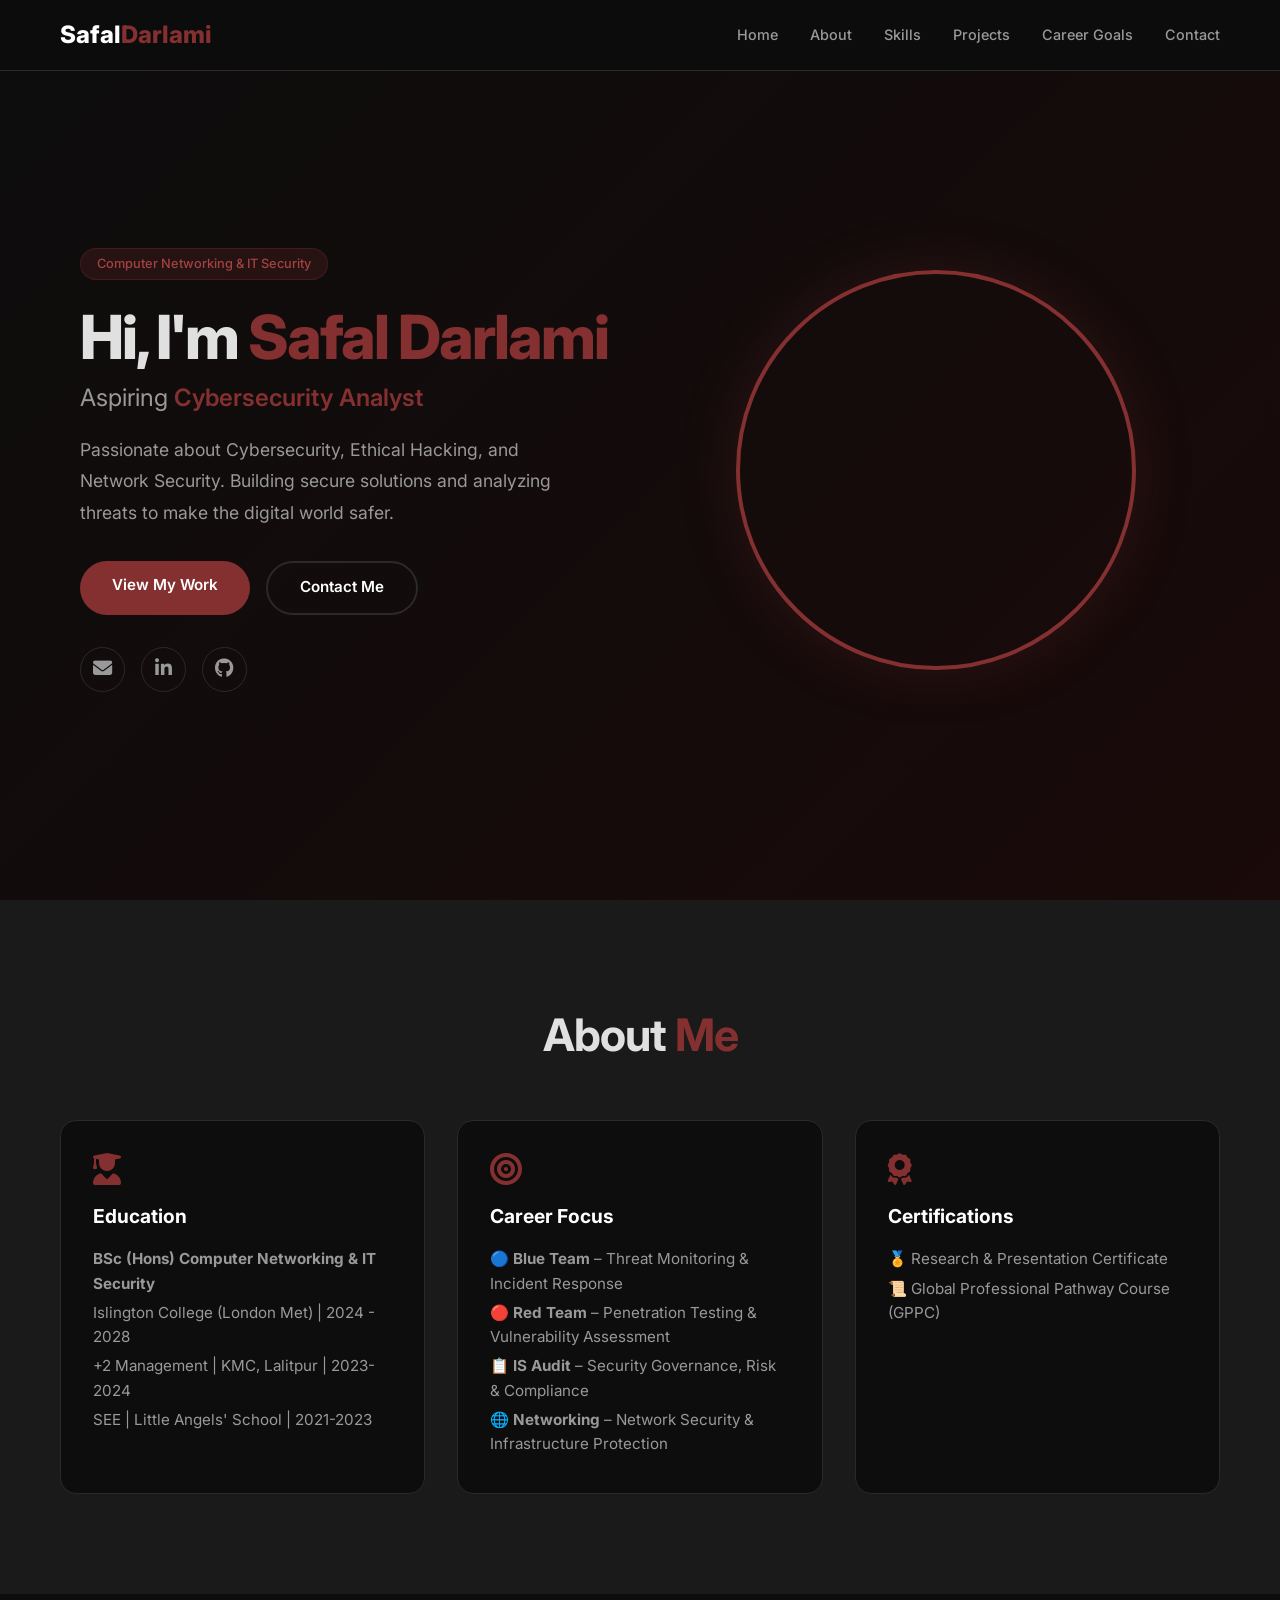
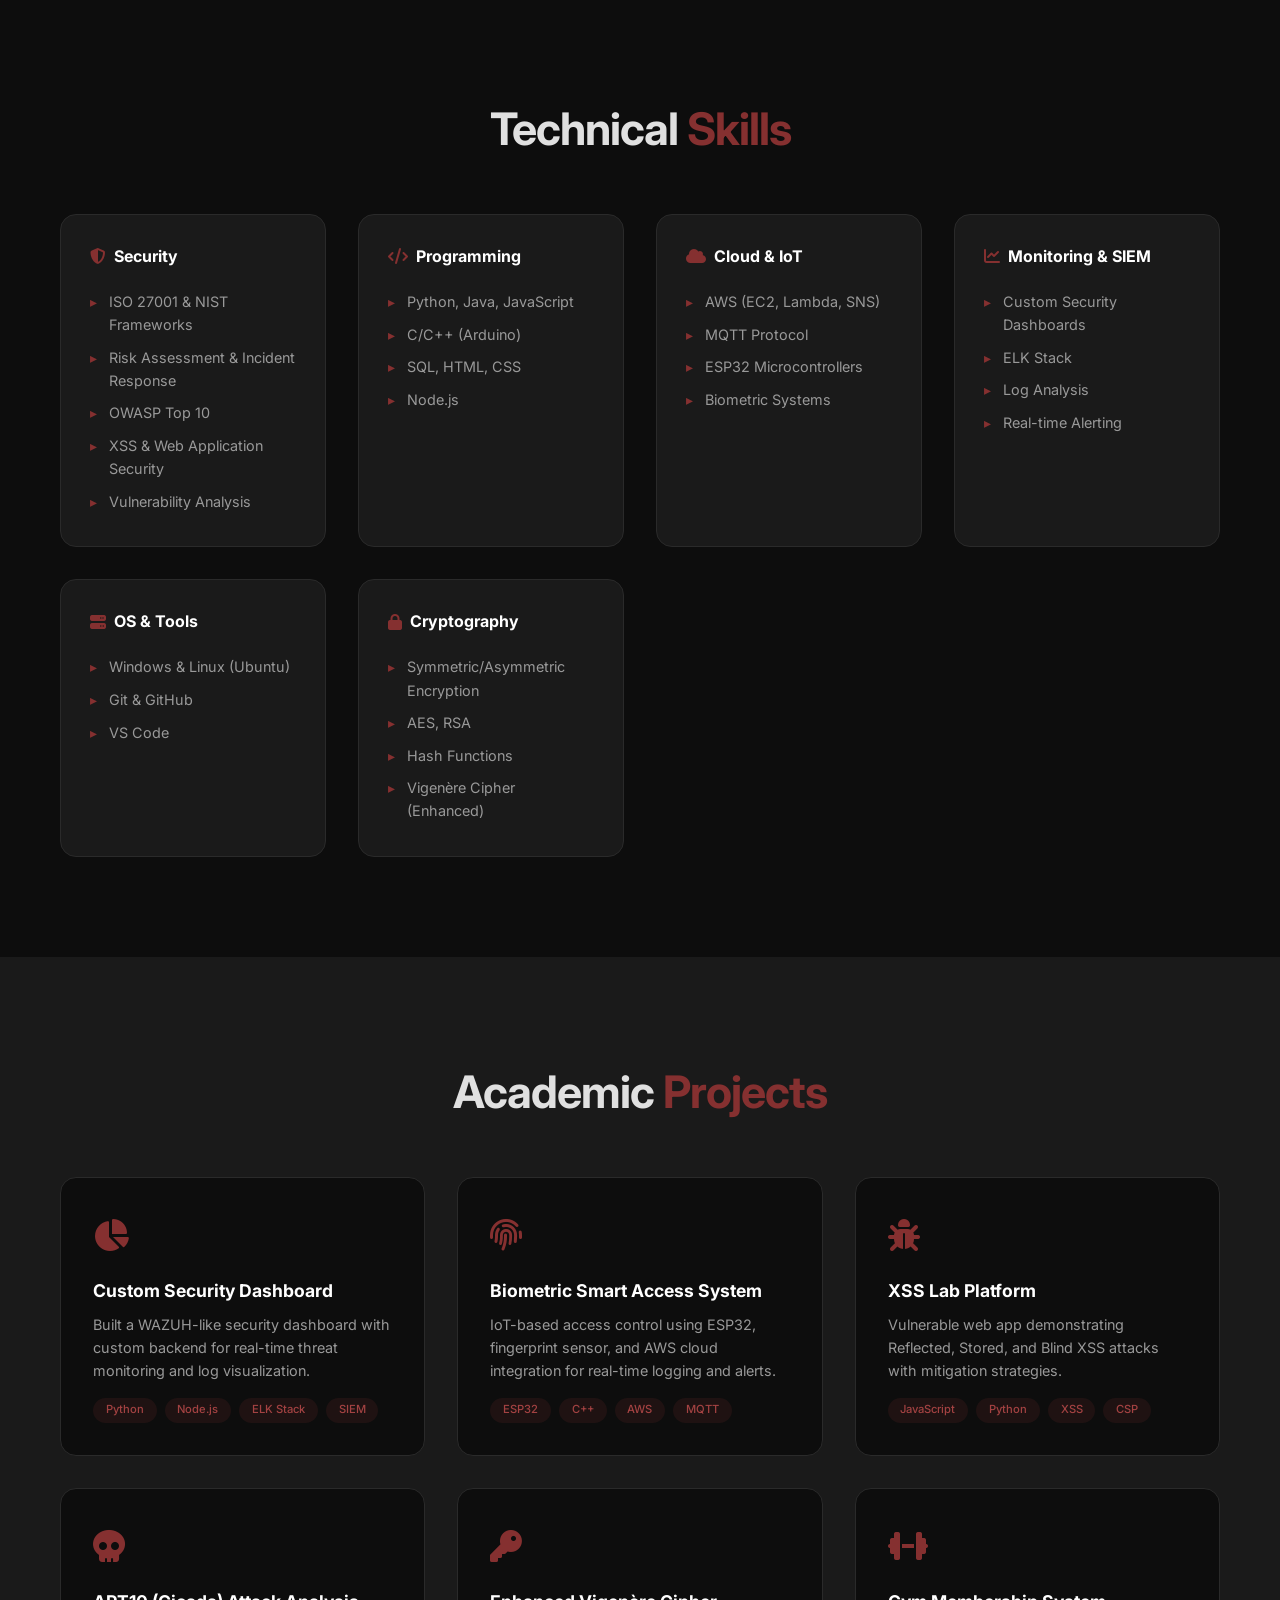
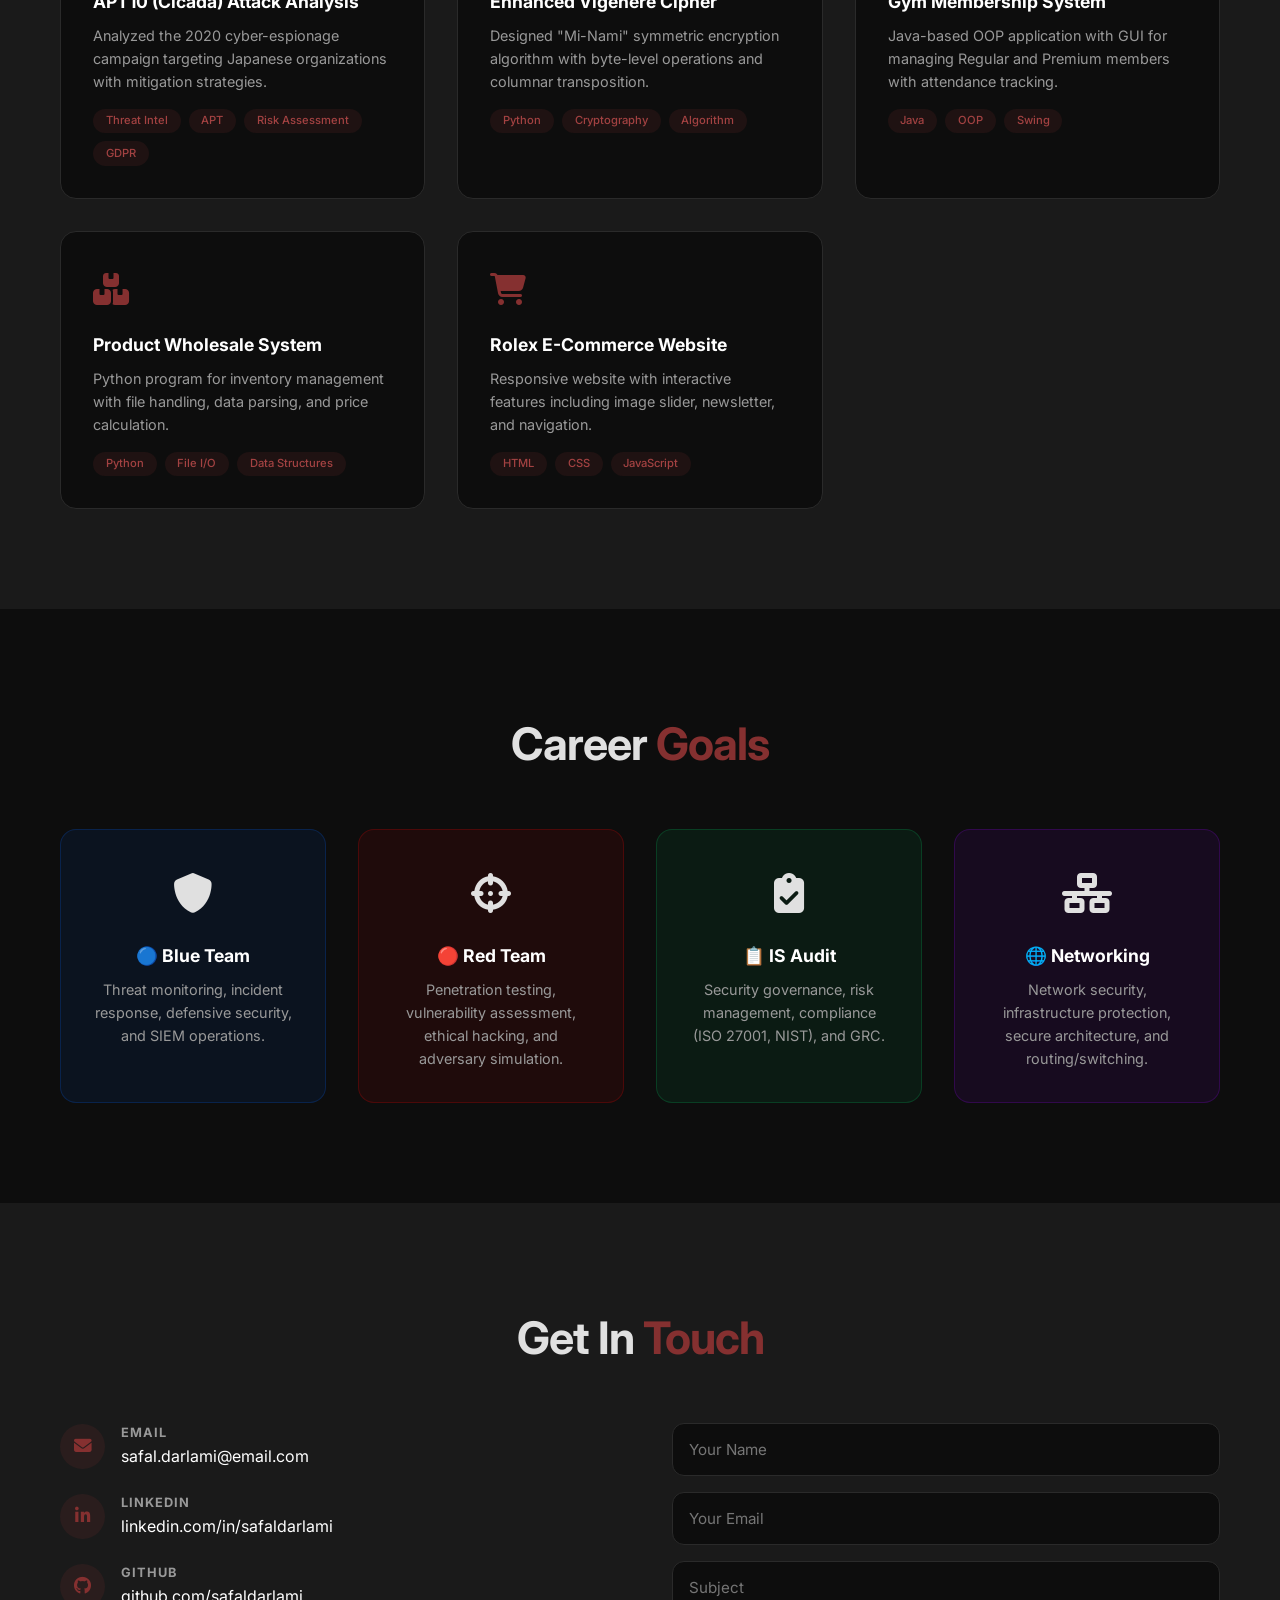
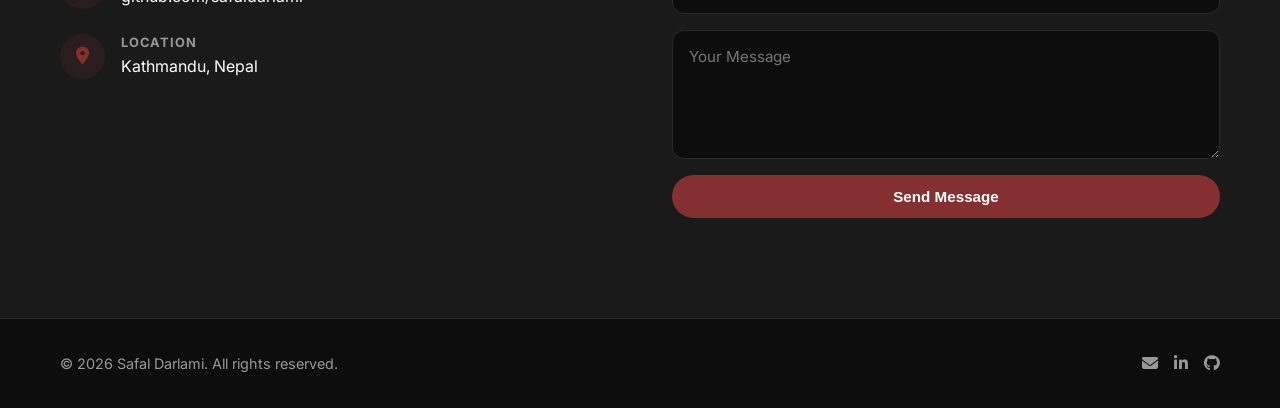
==== index.html @ 393e9849 "Add files via upload" ====
<!DOCTYPE html>
<html lang="en">
<head>
    <meta charset="UTF-8" />
    <meta name="viewport" content="width=device-width, initial-scale=1.0" />
    <title>Safal Darlami | Portfolio</title>
    <link rel="stylesheet" href="style.css" />
    <link rel="stylesheet" href="https://cdnjs.cloudflare.com/ajax/libs/font-awesome/6.5.0/css/all.min.css" />
    <link href="https://fonts.googleapis.com/css2?family=Inter:wght@300;400;500;600;700;800&display=swap" rel="stylesheet" />
</head>
<body>
    <!-- Navigation -->
    <nav class="navbar">
        <div class="nav-container">
            <a href="#" class="logo">Safal<span>Darlami</span></a>
            <ul class="nav-menu">
                <li><a href="#home">Home</a></li>
                <li><a href="#about">About</a></li>
                <li><a href="#skills">Skills</a></li>
                <li><a href="#projects">Projects</a></li>
                <li><a href="#career">Career Goals</a></li>
                <li><a href="#contact">Contact</a></li>
            </ul>
            <div class="hamburger">
                <span></span>
                <span></span>
                <span></span>
            </div>
        </div>
    </nav>

    <!-- Hero Section -->
    <section id="home" class="hero">
        <div class="hero-container">
            <div class="hero-content">
                <span class="hero-badge">Computer Networking & IT Security</span>
                <h1>Hi, I'm <span class="highlight">Safal Darlami</span></h1>
                <p class="hero-subtitle">Aspiring <span class="typed-text"></span></p>
                <p class="hero-description">
                    Passionate about Cybersecurity, Ethical Hacking, and Network Security.
                    Building secure solutions and analyzing threats to make the digital world safer.
                </p>
                <div class="hero-buttons">
                    <a href="#projects" class="btn btn-primary">View My Work</a>
                    <a href="#contact" class="btn btn-secondary">Contact Me</a>
                </div>
                <div class="hero-social">
                    <a href="mailto:safal.darlami@email.com" aria-label="Email"><i class="fas fa-envelope"></i></a>
                    <a href="#" aria-label="LinkedIn"><i class="fab fa-linkedin-in"></i></a>
                    <a href="#" aria-label="GitHub"><i class="fab fa-github"></i></a>
                </div>
            </div>
            <div class="hero-image">
                <div class="hero-avatar">
                    <img src="https://ui-avatars.com/api/?name=Safal+Darlami&size=400&background=853030&color=fff&bold=true" alt="Safal Darlami" />
                </div>
            </div>
        </div>
    </section>

    <!-- About Section -->
    <section id="about" class="about">
        <div class="container">
            <h2 class="section-title">About <span>Me</span></h2>
            <div class="about-grid">
                <div class="about-card">
                    <i class="fas fa-user-graduate"></i>
                    <h3>Education</h3>
                    <p><strong>BSc (Hons) Computer Networking & IT Security</strong></p>
                    <p>Islington College (London Met) | 2024 - 2028</p>
                    <p>+2 Management | KMC, Lalitpur | 2023-2024</p>
                    <p>SEE | Little Angels' School | 2021-2023</p>
                </div>
                <div class="about-card">
                    <i class="fas fa-bullseye"></i>
                    <h3>Career Focus</h3>
                    <p>🔵 <strong>Blue Team</strong> – Threat Monitoring & Incident Response</p>
                    <p>🔴 <strong>Red Team</strong> – Penetration Testing & Vulnerability Assessment</p>
                    <p>📋 <strong>IS Audit</strong> – Security Governance, Risk & Compliance</p>
                    <p>🌐 <strong>Networking</strong> – Network Security & Infrastructure Protection</p>
                </div>
                <div class="about-card">
                    <i class="fas fa-award"></i>
                    <h3>Certifications</h3>
                    <p>🏅 Research & Presentation Certificate</p>
                    <p>📜 Global Professional Pathway Course (GPPC)</p>
                </div>
            </div>
        </div>
    </section>

    <!-- Skills Section -->
    <section id="skills" class="skills">
        <div class="container">
            <h2 class="section-title">Technical <span>Skills</span></h2>
            <div class="skills-grid">
                <div class="skill-category">
                    <h3><i class="fas fa-shield-halved"></i> Security</h3>
                    <ul>
                        <li>ISO 27001 & NIST Frameworks</li>
                        <li>Risk Assessment & Incident Response</li>
                        <li>OWASP Top 10</li>
                        <li>XSS & Web Application Security</li>
                        <li>Vulnerability Analysis</li>
                    </ul>
                </div>
                <div class="skill-category">
                    <h3><i class="fas fa-code"></i> Programming</h3>
                    <ul>
                        <li>Python, Java, JavaScript</li>
                        <li>C/C++ (Arduino)</li>
                        <li>SQL, HTML, CSS</li>
                        <li>Node.js</li>
                    </ul>
                </div>
                <div class="skill-category">
                    <h3><i class="fas fa-cloud"></i> Cloud & IoT</h3>
                    <ul>
                        <li>AWS (EC2, Lambda, SNS)</li>
                        <li>MQTT Protocol</li>
                        <li>ESP32 Microcontrollers</li>
                        <li>Biometric Systems</li>
                    </ul>
                </div>
                <div class="skill-category">
                    <h3><i class="fas fa-chart-line"></i> Monitoring & SIEM</h3>
                    <ul>
                        <li>Custom Security Dashboards</li>
                        <li>ELK Stack</li>
                        <li>Log Analysis</li>
                        <li>Real-time Alerting</li>
                    </ul>
                </div>
                <div class="skill-category">
                    <h3><i class="fas fa-server"></i> OS & Tools</h3>
                    <ul>
                        <li>Windows & Linux (Ubuntu)</li>
                        <li>Git & GitHub</li>
                        <li>VS Code</li>
                    </ul>
                </div>
                <div class="skill-category">
                    <h3><i class="fas fa-lock"></i> Cryptography</h3>
                    <ul>
                        <li>Symmetric/Asymmetric Encryption</li>
                        <li>AES, RSA</li>
                        <li>Hash Functions</li>
                        <li>Vigenère Cipher (Enhanced)</li>
                    </ul>
                </div>
            </div>
        </div>
    </section>

    <!-- Projects Section -->
    <section id="projects" class="projects">
        <div class="container">
            <h2 class="section-title">Academic <span>Projects</span></h2>
            <div class="projects-grid">
                <div class="project-card">
                    <div class="project-icon"><i class="fas fa-chart-pie"></i></div>
                    <h3>Custom Security Dashboard</h3>
                    <p>Built a WAZUH-like security dashboard with custom backend for real-time threat monitoring and log visualization.</p>
                    <div class="project-tags">
                        <span>Python</span>
                        <span>Node.js</span>
                        <span>ELK Stack</span>
                        <span>SIEM</span>
                    </div>
                </div>
                <div class="project-card">
                    <div class="project-icon"><i class="fas fa-fingerprint"></i></div>
                    <h3>Biometric Smart Access System</h3>
                    <p>IoT-based access control using ESP32, fingerprint sensor, and AWS cloud integration for real-time logging and alerts.</p>
                    <div class="project-tags">
                        <span>ESP32</span>
                        <span>C++</span>
                        <span>AWS</span>
                        <span>MQTT</span>
                    </div>
                </div>
                <div class="project-card">
                    <div class="project-icon"><i class="fas fa-bug"></i></div>
                    <h3>XSS Lab Platform</h3>
                    <p>Vulnerable web app demonstrating Reflected, Stored, and Blind XSS attacks with mitigation strategies.</p>
                    <div class="project-tags">
                        <span>JavaScript</span>
                        <span>Python</span>
                        <span>XSS</span>
                        <span>CSP</span>
                    </div>
                </div>
                <div class="project-card">
                    <div class="project-icon"><i class="fas fa-skull"></i></div>
                    <h3>APT10 (Cicada) Attack Analysis</h3>
                    <p>Analyzed the 2020 cyber-espionage campaign targeting Japanese organizations with mitigation strategies.</p>
                    <div class="project-tags">
                        <span>Threat Intel</span>
                        <span>APT</span>
                        <span>Risk Assessment</span>
                        <span>GDPR</span>
                    </div>
                </div>
                <div class="project-card">
                    <div class="project-icon"><i class="fas fa-key"></i></div>
                    <h3>Enhanced Vigenère Cipher</h3>
                    <p>Designed "Mi-Nami" symmetric encryption algorithm with byte-level operations and columnar transposition.</p>
                    <div class="project-tags">
                        <span>Python</span>
                        <span>Cryptography</span>
                        <span>Algorithm</span>
                    </div>
                </div>
                <div class="project-card">
                    <div class="project-icon"><i class="fas fa-dumbbell"></i></div>
                    <h3>Gym Membership System</h3>
                    <p>Java-based OOP application with GUI for managing Regular and Premium members with attendance tracking.</p>
                    <div class="project-tags">
                        <span>Java</span>
                        <span>OOP</span>
                        <span>Swing</span>
                    </div>
                </div>
                <div class="project-card">
                    <div class="project-icon"><i class="fas fa-boxes"></i></div>
                    <h3>Product Wholesale System</h3>
                    <p>Python program for inventory management with file handling, data parsing, and price calculation.</p>
                    <div class="project-tags">
                        <span>Python</span>
                        <span>File I/O</span>
                        <span>Data Structures</span>
                    </div>
                </div>
                <div class="project-card">
                    <div class="project-icon"><i class="fas fa-shopping-cart"></i></div>
                    <h3>Rolex E-Commerce Website</h3>
                    <p>Responsive website with interactive features including image slider, newsletter, and navigation.</p>
                    <div class="project-tags">
                        <span>HTML</span>
                        <span>CSS</span>
                        <span>JavaScript</span>
                    </div>
                </div>
            </div>
        </div>
    </section>

    <!-- Career Goals Section -->
    <section id="career" class="career">
        <div class="container">
            <h2 class="section-title">Career <span>Goals</span></h2>
            <div class="career-grid">
                <div class="career-card blue">
                    <div class="career-icon"><i class="fas fa-shield"></i></div>
                    <h3>🔵 Blue Team</h3>
                    <p>Threat monitoring, incident response, defensive security, and SIEM operations.</p>
                </div>
                <div class="career-card red">
                    <div class="career-icon"><i class="fas fa-crosshairs"></i></div>
                    <h3>🔴 Red Team</h3>
                    <p>Penetration testing, vulnerability assessment, ethical hacking, and adversary simulation.</p>
                </div>
                <div class="career-card green">
                    <div class="career-icon"><i class="fas fa-clipboard-check"></i></div>
                    <h3>📋 IS Audit</h3>
                    <p>Security governance, risk management, compliance (ISO 27001, NIST), and GRC.</p>
                </div>
                <div class="career-card purple">
                    <div class="career-icon"><i class="fas fa-network-wired"></i></div>
                    <h3>🌐 Networking</h3>
                    <p>Network security, infrastructure protection, secure architecture, and routing/switching.</p>
                </div>
            </div>
        </div>
    </section>

    <!-- Contact Section -->
    <section id="contact" class="contact">
        <div class="container">
            <h2 class="section-title">Get In <span>Touch</span></h2>
            <div class="contact-wrapper">
                <div class="contact-info">
                    <div class="contact-item">
                        <i class="fas fa-envelope"></i>
                        <div>
                            <h4>Email</h4>
                            <p><a href="mailto:safal.darlami@email.com">safal.darlami@email.com</a></p>
                        </div>
                    </div>
                    <div class="contact-item">
                        <i class="fab fa-linkedin-in"></i>
                        <div>
                            <h4>LinkedIn</h4>
                            <p><a href="#">linkedin.com/in/safaldarlami</a></p>
                        </div>
                    </div>
                    <div class="contact-item">
                        <i class="fab fa-github"></i>
                        <div>
                            <h4>GitHub</h4>
                            <p><a href="#">github.com/safaldarlami</a></p>
                        </div>
                    </div>
                    <div class="contact-item">
                        <i class="fas fa-map-marker-alt"></i>
                        <div>
                            <h4>Location</h4>
                            <p>Kathmandu, Nepal</p>
                        </div>
                    </div>
                </div>
                <form class="contact-form" id="contactForm">
                    <input type="text" placeholder="Your Name" required />
                    <input type="email" placeholder="Your Email" required />
                    <input type="text" placeholder="Subject" />
                    <textarea rows="5" placeholder="Your Message" required></textarea>
                    <button type="submit" class="btn btn-primary">Send Message</button>
                </form>
            </div>
        </div>
    </section>

    <!-- Footer -->
    <footer class="footer">
        <div class="container">
            <p>&copy; 2026 Safal Darlami. All rights reserved.</p>
            <div class="footer-social">
                <a href="mailto:safal.darlami@email.com"><i class="fas fa-envelope"></i></a>
                <a href="#"><i class="fab fa-linkedin-in"></i></a>
                <a href="#"><i class="fab fa-github"></i></a>
            </div>
        </div>
    </footer>

    <script src="script.js"></script>
</body>
</html>
---- style.css ----
/* Reset & Base */
* {
    margin: 0;
    padding: 0;
    box-sizing: border-box;
}

:root {
    --primary: #853030;
    --primary-dark: #6a2626;
    --primary-light: #a34242;
    --dark: #0d0d0d;
    --dark-card: #1a1a1a;
    --text: #e0e0e0;
    --text-muted: #999;
    --border: #2a2a2a;
    --transition: all 0.3s ease;
}

html {
    scroll-behavior: smooth;
}

body {
    font-family: 'Inter', sans-serif;
    background: var(--dark);
    color: var(--text);
    line-height: 1.6;
}

.container {
    max-width: 1200px;
    margin: 0 auto;
    padding: 0 20px;
}

/* Typography */
.section-title {
    font-size: 2.8rem;
    font-weight: 700;
    text-align: center;
    margin-bottom: 3rem;
    letter-spacing: -1px;
}

.section-title span {
    color: var(--primary);
}

.highlight {
    color: var(--primary);
}

/* Navigation */
.navbar {
    position: fixed;
    top: 0;
    left: 0;
    right: 0;
    background: rgba(13, 13, 13, 0.95);
    backdrop-filter: blur(10px);
    border-bottom: 1px solid var(--border);
    z-index: 1000;
    padding: 1rem 0;
}

.nav-container {
    max-width: 1200px;
    margin: 0 auto;
    padding: 0 20px;
    display: flex;
    justify-content: space-between;
    align-items: center;
}

.logo {
    font-size: 1.5rem;
    font-weight: 800;
    color: #fff;
    text-decoration: none;
}

.logo span {
    color: var(--primary);
}

.nav-menu {
    display: flex;
    list-style: none;
    gap: 2rem;
}

.nav-menu a {
    color: var(--text-muted);
    text-decoration: none;
    font-size: 0.9rem;
    font-weight: 500;
    transition: var(--transition);
    position: relative;
}

.nav-menu a::after {
    content: '';
    position: absolute;
    bottom: -4px;
    left: 0;
    width: 0;
    height: 2px;
    background: var(--primary);
    transition: var(--transition);
}

.nav-menu a:hover {
    color: #fff;
}

.nav-menu a:hover::after {
    width: 100%;
}

.hamburger {
    display: none;
    flex-direction: column;
    gap: 5px;
    cursor: pointer;
}

.hamburger span {
    width: 25px;
    height: 3px;
    background: #fff;
    border-radius: 3px;
    transition: var(--transition);
}

/* Hero Section */
.hero {
    min-height: 100vh;
    display: flex;
    align-items: center;
    padding: 100px 0 60px;
    background: linear-gradient(135deg, var(--dark) 0%, #1a0a0a 100%);
}

.hero-container {
    max-width: 1200px;
    margin: 0 auto;
    padding: 0 20px;
    display: grid;
    grid-template-columns: 1fr 1fr;
    gap: 4rem;
    align-items: center;
}

.hero-badge {
    display: inline-block;
    background: rgba(133, 48, 48, 0.2);
    color: var(--primary-light);
    padding: 0.3rem 1rem;
    border-radius: 50px;
    font-size: 0.8rem;
    font-weight: 500;
    margin-bottom: 1.5rem;
    border: 1px solid rgba(133, 48, 48, 0.3);
}

.hero-content h1 {
    font-size: 3.8rem;
    font-weight: 800;
    line-height: 1.1;
    margin-bottom: 0.5rem;
    letter-spacing: -2px;
}

.hero-subtitle {
    font-size: 1.5rem;
    color: var(--text-muted);
    margin-bottom: 1rem;
}

.typed-text {
    color: var(--primary);
    font-weight: 600;
}

.hero-description {
    font-size: 1.1rem;
    color: var(--text-muted);
    max-width: 500px;
    margin-bottom: 2rem;
    line-height: 1.8;
}

.hero-buttons {
    display: flex;
    gap: 1rem;
    flex-wrap: wrap;
    margin-bottom: 2rem;
}

.btn {
    padding: 0.8rem 2rem;
    border: none;
    border-radius: 50px;
    font-size: 0.95rem;
    font-weight: 600;
    text-decoration: none;
    cursor: pointer;
    transition: var(--transition);
    display: inline-block;
}

.btn-primary {
    background: var(--primary);
    color: #fff;
}

.btn-primary:hover {
    background: var(--primary-light);
    transform: translateY(-2px);
    box-shadow: 0 10px 30px rgba(133, 48, 48, 0.3);
}

.btn-secondary {
    background: transparent;
    color: #fff;
    border: 2px solid var(--border);
}

.btn-secondary:hover {
    border-color: var(--primary);
    color: var(--primary);
    transform: translateY(-2px);
}

.hero-social {
    display: flex;
    gap: 1rem;
}

.hero-social a {
    color: var(--text-muted);
    font-size: 1.2rem;
    transition: var(--transition);
    width: 45px;
    height: 45px;
    border-radius: 50%;
    border: 1px solid var(--border);
    display: flex;
    align-items: center;
    justify-content: center;
    text-decoration: none;
}

.hero-social a:hover {
    color: var(--primary);
    border-color: var(--primary);
    transform: translateY(-3px);
}

.hero-avatar {
    width: 400px;
    height: 400px;
    border-radius: 50%;
    overflow: hidden;
    border: 4px solid var(--primary);
    box-shadow: 0 0 60px rgba(133, 48, 48, 0.2);
    margin: 0 auto;
}

.hero-avatar img {
    width: 100%;
    height: 100%;
    object-fit: cover;
}

/* About Section */
.about {
    padding: 100px 0;
    background: var(--dark-card);
}

.about-grid {
    display: grid;
    grid-template-columns: repeat(auto-fit, minmax(300px, 1fr));
    gap: 2rem;
}

.about-card {
    background: var(--dark);
    padding: 2rem;
    border-radius: 16px;
    border: 1px solid var(--border);
    transition: var(--transition);
}

.about-card:hover {
    border-color: var(--primary);
    transform: translateY(-5px);
}

.about-card i {
    font-size: 2rem;
    color: var(--primary);
    margin-bottom: 1rem;
}

.about-card h3 {
    font-size: 1.2rem;
    margin-bottom: 1rem;
    color: #fff;
}

.about-card p {
    color: var(--text-muted);
    font-size: 0.95rem;
    margin-bottom: 0.3rem;
}

/* Skills Section */
.skills {
    padding: 100px 0;
}

.skills-grid {
    display: grid;
    grid-template-columns: repeat(auto-fit, minmax(250px, 1fr));
    gap: 2rem;
}

.skill-category {
    background: var(--dark-card);
    padding: 1.8rem;
    border-radius: 16px;
    border: 1px solid var(--border);
    transition: var(--transition);
}

.skill-category:hover {
    border-color: var(--primary);
    transform: translateY(-3px);
}

.skill-category h3 {
    font-size: 1rem;
    color: #fff;
    margin-bottom: 1rem;
    display: flex;
    align-items: center;
    gap: 0.5rem;
}

.skill-category h3 i {
    color: var(--primary);
}

.skill-category ul {
    list-style: none;
}

.skill-category ul li {
    color: var(--text-muted);
    font-size: 0.9rem;
    padding: 0.3rem 0;
    padding-left: 1.2rem;
    position: relative;
}

.skill-category ul li::before {
    content: '▸';
    position: absolute;
    left: 0;
    color: var(--primary);
}

/* Projects Section */
.projects {
    padding: 100px 0;
    background: var(--dark-card);
}

.projects-grid {
    display: grid;
    grid-template-columns: repeat(auto-fit, minmax(300px, 1fr));
    gap: 2rem;
}

.project-card {
    background: var(--dark);
    padding: 2rem;
    border-radius: 16px;
    border: 1px solid var(--border);
    transition: var(--transition);
}

.project-card:hover {
    border-color: var(--primary);
    transform: translateY(-5px);
    box-shadow: 0 10px 40px rgba(0, 0, 0, 0.3);
}

.project-icon {
    font-size: 2rem;
    color: var(--primary);
    margin-bottom: 1rem;
}

.project-card h3 {
    font-size: 1.1rem;
    color: #fff;
    margin-bottom: 0.5rem;
}

.project-card p {
    color: var(--text-muted);
    font-size: 0.9rem;
    margin-bottom: 1rem;
    line-height: 1.6;
}

.project-tags {
    display: flex;
    flex-wrap: wrap;
    gap: 0.5rem;
}

.project-tags span {
    background: rgba(133, 48, 48, 0.15);
    color: var(--primary-light);
    font-size: 0.7rem;
    padding: 0.2rem 0.8rem;
    border-radius: 50px;
    font-weight: 500;
}

/* Career Section */
.career {
    padding: 100px 0;
}

.career-grid {
    display: grid;
    grid-template-columns: repeat(auto-fit, minmax(240px, 1fr));
    gap: 2rem;
}

.career-card {
    padding: 2rem;
    border-radius: 16px;
    border: 1px solid var(--border);
    text-align: center;
    transition: var(--transition);
}

.career-card:hover {
    transform: translateY(-5px);
}

.career-card.blue {
    background: rgba(0, 100, 255, 0.08);
    border-color: rgba(0, 100, 255, 0.2);
}
.career-card.blue:hover { border-color: #0064ff; }

.career-card.red {
    background: rgba(255, 0, 0, 0.08);
    border-color: rgba(255, 0, 0, 0.2);
}
.career-card.red:hover { border-color: #ff0000; }

.career-card.green {
    background: rgba(0, 200, 100, 0.08);
    border-color: rgba(0, 200, 100, 0.2);
}
.career-card.green:hover { border-color: #00c864; }

.career-card.purple {
    background: rgba(150, 0, 255, 0.08);
    border-color: rgba(150, 0, 255, 0.2);
}
.career-card.purple:hover { border-color: #9600ff; }

.career-icon {
    font-size: 2.5rem;
    margin-bottom: 1rem;
}

.career-card h3 {
    font-size: 1.1rem;
    color: #fff;
    margin-bottom: 0.5rem;
}

.career-card p {
    color: var(--text-muted);
    font-size: 0.9rem;
}

/* Contact Section */
.contact {
    padding: 100px 0;
    background: var(--dark-card);
}

.contact-wrapper {
    display: grid;
    grid-template-columns: 1fr 1fr;
    gap: 4rem;
}

.contact-item {
    display: flex;
    align-items: center;
    gap: 1rem;
    margin-bottom: 1.5rem;
}

.contact-item i {
    width: 45px;
    height: 45px;
    border-radius: 50%;
    background: rgba(133, 48, 48, 0.15);
    color: var(--primary);
    display: flex;
    align-items: center;
    justify-content: center;
    font-size: 1.1rem;
}

.contact-item h4 {
    font-size: 0.8rem;
    color: var(--text-muted);
    text-transform: uppercase;
    letter-spacing: 1px;
}

.contact-item p {
    color: #fff;
}

.contact-item a {
    color: #fff;
    text-decoration: none;
    transition: var(--transition);
}

.contact-item a:hover {
    color: var(--primary);
}

.contact-form {
    display: flex;
    flex-direction: column;
    gap: 1rem;
}

.contact-form input,
.contact-form textarea {
    background: var(--dark);
    border: 1px solid var(--border);
    color: #fff;
    padding: 1rem;
    border-radius: 12px;
    font-family: inherit;
    font-size: 0.95rem;
    transition: var(--transition);
}

.contact-form input:focus,
.contact-form textarea:focus {
    outline: none;
    border-color: var(--primary);
}

.contact-form textarea {
    resize: vertical;
}

/* Footer */
.footer {
    padding: 2rem 0;
    border-top: 1px solid var(--border);
}

.footer .container {
    display: flex;
    justify-content: space-between;
    align-items: center;
    flex-wrap: wrap;
    gap: 1rem;
}

.footer p {
    color: var(--text-muted);
    font-size: 0.9rem;
}

.footer-social {
    display: flex;
    gap: 1rem;
}

.footer-social a {
    color: var(--text-muted);
    transition: var(--transition);
}

.footer-social a:hover {
    color: var(--primary);
}

/* Responsive */
@media (max-width: 992px) {
    .hero-container {
        grid-template-columns: 1fr;
        text-align: center;
    }

    .hero-content h1 {
        font-size: 2.8rem;
    }

    .hero-description {
        margin: 0 auto 2rem;
    }

    .hero-buttons {
        justify-content: center;
    }

    .hero-social {
        justify-content: center;
    }

    .hero-avatar {
        width: 280px;
        height: 280px;
    }

    .contact-wrapper {
        grid-template-columns: 1fr;
    }
}

@media (max-width: 768px) {
    .nav-menu {
        display: none;
        flex-direction: column;
        background: var(--dark-card);
        padding: 1.5rem;
        border-radius: 12px;
        border: 1px solid var(--border);
        position: absolute;
        top: 70px;
        right: 20px;
        min-width: 200px;
    }

    .nav-menu.active {
        display: flex;
    }

    .hamburger {
        display: flex;
    }

    .section-title {
        font-size: 2.2rem;
    }

    .hero-content h1 {
        font-size: 2.2rem;
    }

    .hero-avatar {
        width: 220px;
        height: 220px;
    }

    .projects-grid {
        grid-template-columns: 1fr;
    }

    .skills-grid {
        grid-template-columns: 1fr 1fr;
    }
}

@media (max-width: 480px) {
    .skills-grid {
        grid-template-columns: 1fr;
    }

    .career-grid {
        grid-template-columns: 1fr 1fr;
    }
}
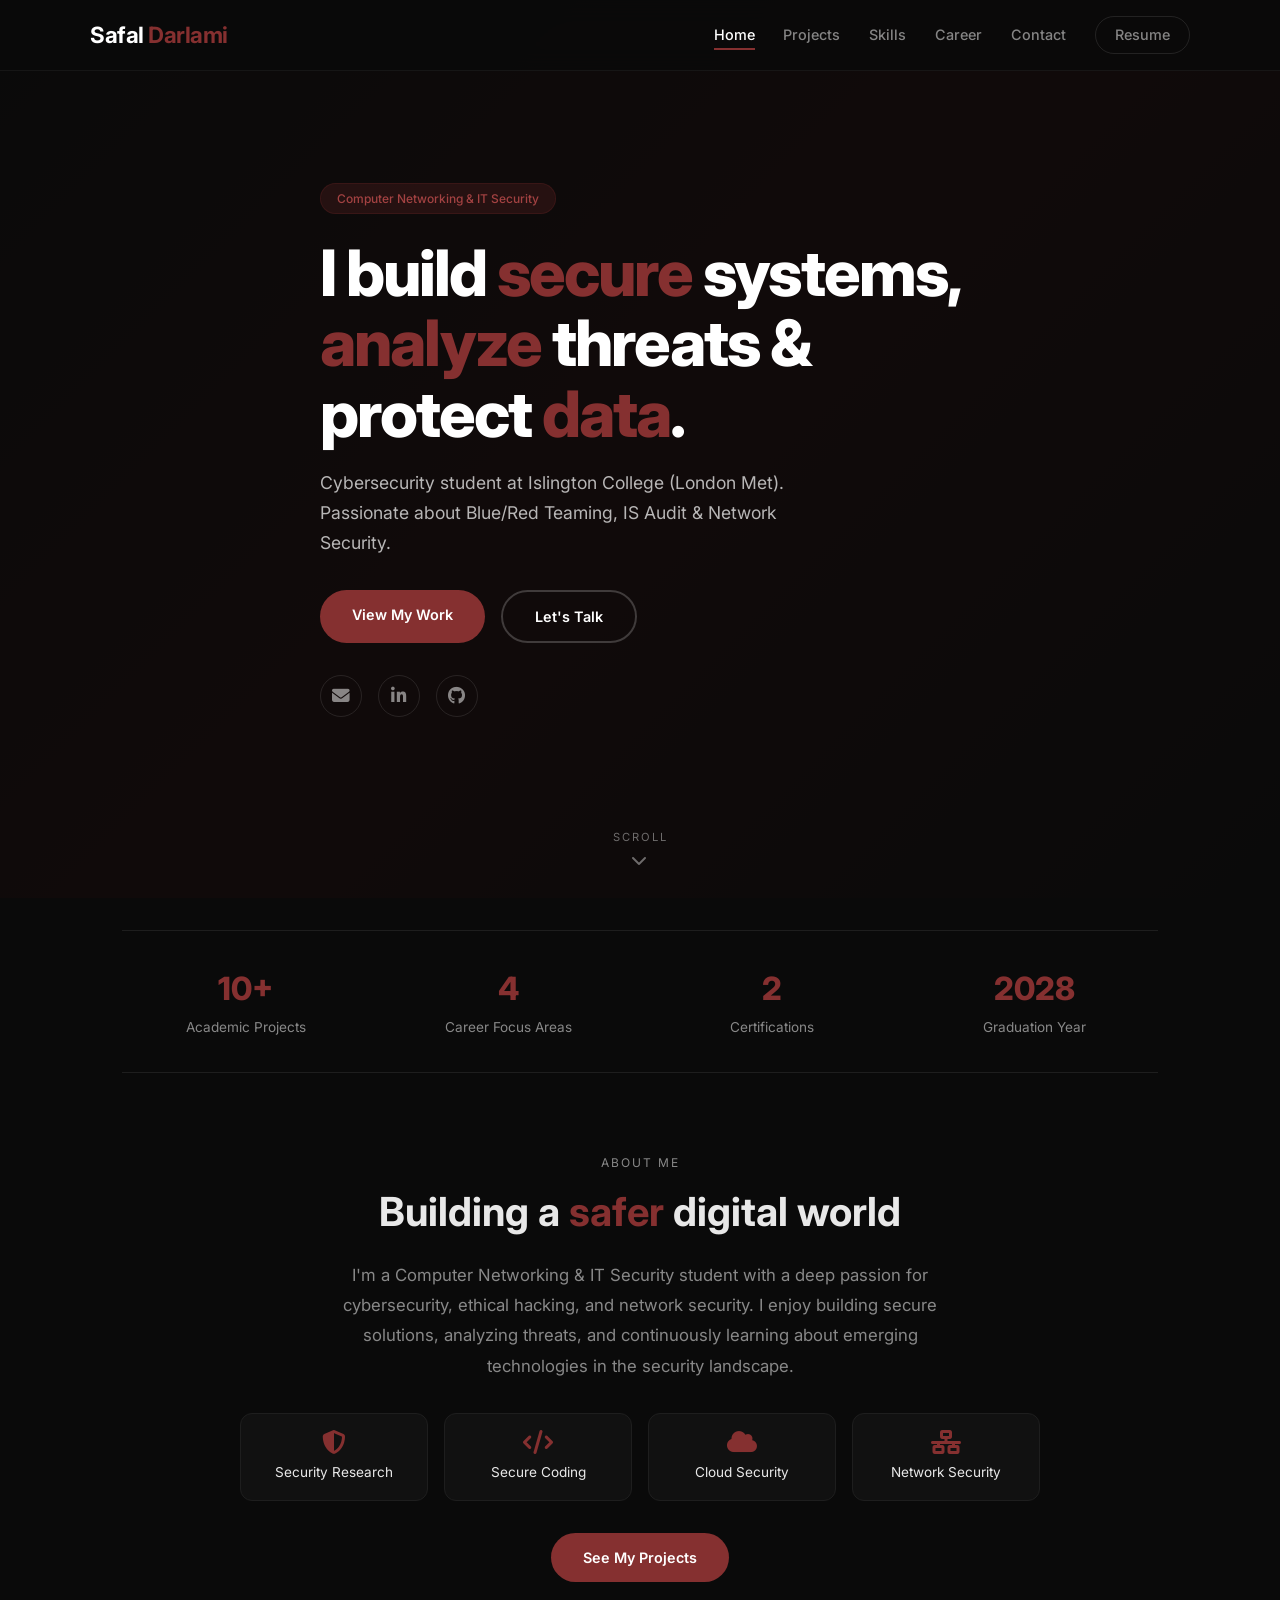
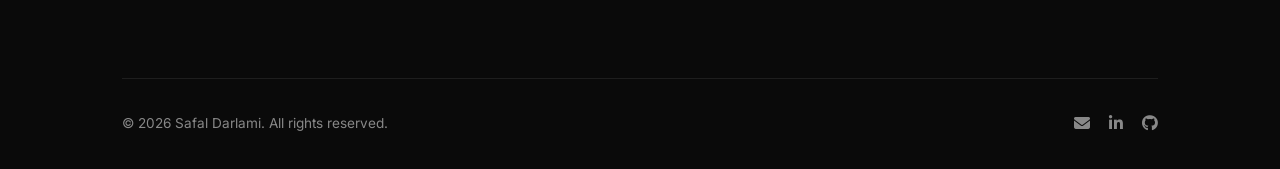
==== commit 10361a87: "Add files via upload" ====
--- a/index.html
+++ b/index.html
@@ -3,334 +3,144 @@
 <head>
     <meta charset="UTF-8" />
     <meta name="viewport" content="width=device-width, initial-scale=1.0" />
-    <title>Safal Darlami | Portfolio</title>
+    <title>Safal Darlami | Home</title>
     <link rel="stylesheet" href="style.css" />
+    <link href="https://fonts.googleapis.com/css2?family=Inter:wght@300;400;500;600;700;800;900&display=swap" rel="stylesheet" />
     <link rel="stylesheet" href="https://cdnjs.cloudflare.com/ajax/libs/font-awesome/6.5.0/css/all.min.css" />
-    <link href="https://fonts.googleapis.com/css2?family=Inter:wght@300;400;500;600;700;800&display=swap" rel="stylesheet" />
 </head>
 <body>
-    <!-- Navigation -->
-    <nav class="navbar">
-        <div class="nav-container">
-            <a href="#" class="logo">Safal<span>Darlami</span></a>
-            <ul class="nav-menu">
-                <li><a href="#home">Home</a></li>
-                <li><a href="#about">About</a></li>
-                <li><a href="#skills">Skills</a></li>
-                <li><a href="#projects">Projects</a></li>
-                <li><a href="#career">Career Goals</a></li>
-                <li><a href="#contact">Contact</a></li>
-            </ul>
+
+    <!-- ===== VIDEO HERO SECTION (Full screen) ===== -->
+    <section class="video-hero" id="videoHero">
+        <!-- Fallback gradient background if video doesn't load -->
+        <div class="hero-fallback"></div>
+        
+        <!-- Background Video -->
+        <video class="hero-video" autoplay muted loop playsinline id="bgVideo">
+            <source src="Ytmp3.gg_YouTube_After-Effects-Loading-Screen_Media_3Df-26ZtIPA_001_720p.mp4" type="video/mp4" />
+            <!-- Fallback: You can replace with your own video -->
+        </video>
+        
+        <!-- Dark Overlay -->
+        <div class="hero-overlay"></div>
+        
+        <!-- Hero Content -->
+        <div class="hero-content-overlay">
+            <span class="hero-badge">Computer Networking & IT Security</span>
+            <h1>
+                I build <span>secure</span> systems,<br />
+                <span>analyze</span> threats &<br />
+                protect <span>data</span>.
+            </h1>
+            <p class="hero-bio">
+                Cybersecurity student at Islington College (London Met). 
+                Passionate about Blue/Red Teaming, IS Audit & Network Security.
+            </p>
+            <div class="hero-buttons">
+                <a href="projects.html" class="btn btn-primary">View My Work</a>
+                <a href="contact.html" class="btn btn-secondary">Let's Talk</a>
+            </div>
+            <div class="hero-social">
+                <a href="mailto:safal.darlami@email.com"><i class="fas fa-envelope"></i></a>
+                <a href="#"><i class="fab fa-linkedin-in"></i></a>
+                <a href="#"><i class="fab fa-github"></i></a>
+            </div>
+        </div>
+
+        <!-- Scroll Indicator -->
+        <div class="scroll-indicator">
+            <span>Scroll</span>
+            <i class="fas fa-chevron-down"></i>
+        </div>
+    </section>
+
+    <!-- ===== HEADER (Fixed on top of video) ===== -->
+    <header class="header-overlay">
+        <div class="header-container">
+            <a href="index.html" class="logo">Safal <span>Darlami</span></a>
+            <nav>
+                <a href="index.html" class="active">Home</a>
+                <a href="projects.html">Projects</a>
+                <a href="skills.html">Skills</a>
+                <a href="career.html">Career</a>
+                <a href="contact.html">Contact</a>
+                <a href="#" class="nav-link">Resume</a>
+            </nav>
             <div class="hamburger">
                 <span></span>
                 <span></span>
                 <span></span>
             </div>
         </div>
-    </nav>
+    </header>
 
-    <!-- Hero Section -->
-    <section id="home" class="hero">
-        <div class="hero-container">
-            <div class="hero-content">
-                <span class="hero-badge">Computer Networking & IT Security</span>
-                <h1>Hi, I'm <span class="highlight">Safal Darlami</span></h1>
-                <p class="hero-subtitle">Aspiring <span class="typed-text"></span></p>
-                <p class="hero-description">
-                    Passionate about Cybersecurity, Ethical Hacking, and Network Security.
-                    Building secure solutions and analyzing threats to make the digital world safer.
-                </p>
-                <div class="hero-buttons">
-                    <a href="#projects" class="btn btn-primary">View My Work</a>
-                    <a href="#contact" class="btn btn-secondary">Contact Me</a>
+    <!-- ===== CONTENT WRAPPER (Scrolls over video) ===== -->
+    <div class="content-wrapper">
+        <div class="container">
+            <!-- Quick Stats -->
+            <section class="stats">
+                <div class="stat-item">
+                    <span class="stat-number">10+</span>
+                    <span class="stat-label">Academic Projects</span>
                 </div>
-                <div class="hero-social">
-                    <a href="mailto:safal.darlami@email.com" aria-label="Email"><i class="fas fa-envelope"></i></a>
-                    <a href="#" aria-label="LinkedIn"><i class="fab fa-linkedin-in"></i></a>
-                    <a href="#" aria-label="GitHub"><i class="fab fa-github"></i></a>
+                <div class="stat-item">
+                    <span class="stat-number">4</span>
+                    <span class="stat-label">Career Focus Areas</span>
                 </div>
-            </div>
-            <div class="hero-image">
-                <div class="hero-avatar">
-                    <img src="https://ui-avatars.com/api/?name=Safal+Darlami&size=400&background=853030&color=fff&bold=true" alt="Safal Darlami" />
+                <div class="stat-item">
+                    <span class="stat-number">2</span>
+                    <span class="stat-label">Certifications</span>
                 </div>
-            </div>
-        </div>
-    </section>
+                <div class="stat-item">
+                    <span class="stat-number">2028</span>
+                    <span class="stat-label">Graduation Year</span>
+                </div>
+            </section>
 
-    <!-- About Section -->
-    <section id="about" class="about">
-        <div class="container">
-            <h2 class="section-title">About <span>Me</span></h2>
-            <div class="about-grid">
-                <div class="about-card">
-                    <i class="fas fa-user-graduate"></i>
-                    <h3>Education</h3>
-                    <p><strong>BSc (Hons) Computer Networking & IT Security</strong></p>
-                    <p>Islington College (London Met) | 2024 - 2028</p>
-                    <p>+2 Management | KMC, Lalitpur | 2023-2024</p>
-                    <p>SEE | Little Angels' School | 2021-2023</p>
-                </div>
-                <div class="about-card">
-                    <i class="fas fa-bullseye"></i>
-                    <h3>Career Focus</h3>
-                    <p>🔵 <strong>Blue Team</strong> – Threat Monitoring & Incident Response</p>
-                    <p>🔴 <strong>Red Team</strong> – Penetration Testing & Vulnerability Assessment</p>
-                    <p>📋 <strong>IS Audit</strong> – Security Governance, Risk & Compliance</p>
-                    <p>🌐 <strong>Networking</strong> – Network Security & Infrastructure Protection</p>
-                </div>
-                <div class="about-card">
-                    <i class="fas fa-award"></i>
-                    <h3>Certifications</h3>
-                    <p>🏅 Research & Presentation Certificate</p>
-                    <p>📜 Global Professional Pathway Course (GPPC)</p>
-                </div>
-            </div>
-        </div>
-    </section>
-
-    <!-- Skills Section -->
-    <section id="skills" class="skills">
-        <div class="container">
-            <h2 class="section-title">Technical <span>Skills</span></h2>
-            <div class="skills-grid">
-                <div class="skill-category">
-                    <h3><i class="fas fa-shield-halved"></i> Security</h3>
-                    <ul>
-                        <li>ISO 27001 & NIST Frameworks</li>
-                        <li>Risk Assessment & Incident Response</li>
-                        <li>OWASP Top 10</li>
-                        <li>XSS & Web Application Security</li>
-                        <li>Vulnerability Analysis</li>
-                    </ul>
-                </div>
-                <div class="skill-category">
-                    <h3><i class="fas fa-code"></i> Programming</h3>
-                    <ul>
-                        <li>Python, Java, JavaScript</li>
-                        <li>C/C++ (Arduino)</li>
-                        <li>SQL, HTML, CSS</li>
-                        <li>Node.js</li>
-                    </ul>
-                </div>
-                <div class="skill-category">
-                    <h3><i class="fas fa-cloud"></i> Cloud & IoT</h3>
-                    <ul>
-                        <li>AWS (EC2, Lambda, SNS)</li>
-                        <li>MQTT Protocol</li>
-                        <li>ESP32 Microcontrollers</li>
-                        <li>Biometric Systems</li>
-                    </ul>
-                </div>
-                <div class="skill-category">
-                    <h3><i class="fas fa-chart-line"></i> Monitoring & SIEM</h3>
-                    <ul>
-                        <li>Custom Security Dashboards</li>
-                        <li>ELK Stack</li>
-                        <li>Log Analysis</li>
-                        <li>Real-time Alerting</li>
-                    </ul>
-                </div>
-                <div class="skill-category">
-                    <h3><i class="fas fa-server"></i> OS & Tools</h3>
-                    <ul>
-                        <li>Windows & Linux (Ubuntu)</li>
-                        <li>Git & GitHub</li>
-                        <li>VS Code</li>
-                    </ul>
-                </div>
-                <div class="skill-category">
-                    <h3><i class="fas fa-lock"></i> Cryptography</h3>
-                    <ul>
-                        <li>Symmetric/Asymmetric Encryption</li>
-                        <li>AES, RSA</li>
-                        <li>Hash Functions</li>
-                        <li>Vigenère Cipher (Enhanced)</li>
-                    </ul>
-                </div>
-            </div>
-        </div>
-    </section>
-
-    <!-- Projects Section -->
-    <section id="projects" class="projects">
-        <div class="container">
-            <h2 class="section-title">Academic <span>Projects</span></h2>
-            <div class="projects-grid">
-                <div class="project-card">
-                    <div class="project-icon"><i class="fas fa-chart-pie"></i></div>
-                    <h3>Custom Security Dashboard</h3>
-                    <p>Built a WAZUH-like security dashboard with custom backend for real-time threat monitoring and log visualization.</p>
-                    <div class="project-tags">
-                        <span>Python</span>
-                        <span>Node.js</span>
-                        <span>ELK Stack</span>
-                        <span>SIEM</span>
-                    </div>
-                </div>
-                <div class="project-card">
-                    <div class="project-icon"><i class="fas fa-fingerprint"></i></div>
-                    <h3>Biometric Smart Access System</h3>
-                    <p>IoT-based access control using ESP32, fingerprint sensor, and AWS cloud integration for real-time logging and alerts.</p>
-                    <div class="project-tags">
-                        <span>ESP32</span>
-                        <span>C++</span>
-                        <span>AWS</span>
-                        <span>MQTT</span>
-                    </div>
-                </div>
-                <div class="project-card">
-                    <div class="project-icon"><i class="fas fa-bug"></i></div>
-                    <h3>XSS Lab Platform</h3>
-                    <p>Vulnerable web app demonstrating Reflected, Stored, and Blind XSS attacks with mitigation strategies.</p>
-                    <div class="project-tags">
-                        <span>JavaScript</span>
-                        <span>Python</span>
-                        <span>XSS</span>
-                        <span>CSP</span>
-                    </div>
-                </div>
-                <div class="project-card">
-                    <div class="project-icon"><i class="fas fa-skull"></i></div>
-                    <h3>APT10 (Cicada) Attack Analysis</h3>
-                    <p>Analyzed the 2020 cyber-espionage campaign targeting Japanese organizations with mitigation strategies.</p>
-                    <div class="project-tags">
-                        <span>Threat Intel</span>
-                        <span>APT</span>
-                        <span>Risk Assessment</span>
-                        <span>GDPR</span>
-                    </div>
-                </div>
-                <div class="project-card">
-                    <div class="project-icon"><i class="fas fa-key"></i></div>
-                    <h3>Enhanced Vigenère Cipher</h3>
-                    <p>Designed "Mi-Nami" symmetric encryption algorithm with byte-level operations and columnar transposition.</p>
-                    <div class="project-tags">
-                        <span>Python</span>
-                        <span>Cryptography</span>
-                        <span>Algorithm</span>
-                    </div>
-                </div>
-                <div class="project-card">
-                    <div class="project-icon"><i class="fas fa-dumbbell"></i></div>
-                    <h3>Gym Membership System</h3>
-                    <p>Java-based OOP application with GUI for managing Regular and Premium members with attendance tracking.</p>
-                    <div class="project-tags">
-                        <span>Java</span>
-                        <span>OOP</span>
-                        <span>Swing</span>
-                    </div>
-                </div>
-                <div class="project-card">
-                    <div class="project-icon"><i class="fas fa-boxes"></i></div>
-                    <h3>Product Wholesale System</h3>
-                    <p>Python program for inventory management with file handling, data parsing, and price calculation.</p>
-                    <div class="project-tags">
-                        <span>Python</span>
-                        <span>File I/O</span>
-                        <span>Data Structures</span>
-                    </div>
-                </div>
-                <div class="project-card">
-                    <div class="project-icon"><i class="fas fa-shopping-cart"></i></div>
-                    <h3>Rolex E-Commerce Website</h3>
-                    <p>Responsive website with interactive features including image slider, newsletter, and navigation.</p>
-                    <div class="project-tags">
-                        <span>HTML</span>
-                        <span>CSS</span>
-                        <span>JavaScript</span>
-                    </div>
-                </div>
-            </div>
-        </div>
-    </section>
-
-    <!-- Career Goals Section -->
-    <section id="career" class="career">
-        <div class="container">
-            <h2 class="section-title">Career <span>Goals</span></h2>
-            <div class="career-grid">
-                <div class="career-card blue">
-                    <div class="career-icon"><i class="fas fa-shield"></i></div>
-                    <h3>🔵 Blue Team</h3>
-                    <p>Threat monitoring, incident response, defensive security, and SIEM operations.</p>
-                </div>
-                <div class="career-card red">
-                    <div class="career-icon"><i class="fas fa-crosshairs"></i></div>
-                    <h3>🔴 Red Team</h3>
-                    <p>Penetration testing, vulnerability assessment, ethical hacking, and adversary simulation.</p>
-                </div>
-                <div class="career-card green">
-                    <div class="career-icon"><i class="fas fa-clipboard-check"></i></div>
-                    <h3>📋 IS Audit</h3>
-                    <p>Security governance, risk management, compliance (ISO 27001, NIST), and GRC.</p>
-                </div>
-                <div class="career-card purple">
-                    <div class="career-icon"><i class="fas fa-network-wired"></i></div>
-                    <h3>🌐 Networking</h3>
-                    <p>Network security, infrastructure protection, secure architecture, and routing/switching.</p>
-                </div>
-            </div>
-        </div>
-    </section>
-
-    <!-- Contact Section -->
-    <section id="contact" class="contact">
-        <div class="container">
-            <h2 class="section-title">Get In <span>Touch</span></h2>
-            <div class="contact-wrapper">
-                <div class="contact-info">
-                    <div class="contact-item">
-                        <i class="fas fa-envelope"></i>
-                        <div>
-                            <h4>Email</h4>
-                            <p><a href="mailto:safal.darlami@email.com">safal.darlami@email.com</a></p>
+            <!-- About Preview -->
+            <section class="about-preview">
+                <div class="about-preview-content">
+                    <span class="section-label">About Me</span>
+                    <h2>Building a <span>safer</span> digital world</h2>
+                    <p>
+                        I'm a Computer Networking & IT Security student with a deep passion for 
+                        cybersecurity, ethical hacking, and network security. I enjoy building 
+                        secure solutions, analyzing threats, and continuously learning about 
+                        emerging technologies in the security landscape.
+                    </p>
+                    <div class="about-preview-grid">
+                        <div class="about-preview-item">
+                            <i class="fas fa-shield-halved"></i>
+                            <span>Security Research</span>
+                        </div>
+                        <div class="about-preview-item">
+                            <i class="fas fa-code"></i>
+                            <span>Secure Coding</span>
+                        </div>
+                        <div class="about-preview-item">
+                            <i class="fas fa-cloud"></i>
+                            <span>Cloud Security</span>
+                        </div>
+                        <div class="about-preview-item">
+                            <i class="fas fa-network-wired"></i>
+                            <span>Network Security</span>
                         </div>
                     </div>
-                    <div class="contact-item">
-                        <i class="fab fa-linkedin-in"></i>
-                        <div>
-                            <h4>LinkedIn</h4>
-                            <p><a href="#">linkedin.com/in/safaldarlami</a></p>
-                        </div>
-                    </div>
-                    <div class="contact-item">
-                        <i class="fab fa-github"></i>
-                        <div>
-                            <h4>GitHub</h4>
-                            <p><a href="#">github.com/safaldarlami</a></p>
-                        </div>
-                    </div>
-                    <div class="contact-item">
-                        <i class="fas fa-map-marker-alt"></i>
-                        <div>
-                            <h4>Location</h4>
-                            <p>Kathmandu, Nepal</p>
-                        </div>
-                    </div>
+                    <a href="projects.html" class="btn btn-primary">See My Projects</a>
                 </div>
-                <form class="contact-form" id="contactForm">
-                    <input type="text" placeholder="Your Name" required />
-                    <input type="email" placeholder="Your Email" required />
-                    <input type="text" placeholder="Subject" />
-                    <textarea rows="5" placeholder="Your Message" required></textarea>
-                    <button type="submit" class="btn btn-primary">Send Message</button>
-                </form>
-            </div>
+            </section>
+
+            <!-- Footer -->
+            <footer>
+                <p>&copy; 2026 Safal Darlami. All rights reserved.</p>
+                <div class="footer-links">
+                    <a href="mailto:safal.darlami@email.com"><i class="fas fa-envelope"></i></a>
+                    <a href="#"><i class="fab fa-linkedin-in"></i></a>
+                    <a href="#"><i class="fab fa-github"></i></a>
+                </div>
+            </footer>
         </div>
-    </section>
-
-    <!-- Footer -->
-    <footer class="footer">
-        <div class="container">
-            <p>&copy; 2026 Safal Darlami. All rights reserved.</p>
-            <div class="footer-social">
-                <a href="mailto:safal.darlami@email.com"><i class="fas fa-envelope"></i></a>
-                <a href="#"><i class="fab fa-linkedin-in"></i></a>
-                <a href="#"><i class="fab fa-github"></i></a>
-            </div>
-        </div>
-    </footer>
+    </div>
 
     <script src="script.js"></script>
 </body>
--- a/style.css
+++ b/style.css
@@ -1,4 +1,4 @@
-/* Reset & Base */
+/* ===== RESET & BASE ===== */
 * {
     margin: 0;
     padding: 0;
@@ -6,14 +6,15 @@
 }
 
 :root {
+    --bg: #0a0a0a;
+    --card: #111111;
+    --border: #1e1e1e;
+    --text: #e8e8e8;
+    --muted: #888;
     --primary: #853030;
+    --primary-light: #a34242;
     --primary-dark: #6a2626;
-    --primary-light: #a34242;
-    --dark: #0d0d0d;
-    --dark-card: #1a1a1a;
-    --text: #e0e0e0;
-    --text-muted: #999;
-    --border: #2a2a2a;
+    --radius: 12px;
     --transition: all 0.3s ease;
 }
 
@@ -22,84 +23,66 @@
 }
 
 body {
-    font-family: 'Inter', sans-serif;
-    background: var(--dark);
+    font-family: 'Inter', -apple-system, sans-serif;
+    background: var(--bg);
     color: var(--text);
     line-height: 1.6;
-}
-
-.container {
-    max-width: 1200px;
-    margin: 0 auto;
-    padding: 0 20px;
-}
-
-/* Typography */
-.section-title {
-    font-size: 2.8rem;
-    font-weight: 700;
-    text-align: center;
-    margin-bottom: 3rem;
-    letter-spacing: -1px;
-}
-
-.section-title span {
-    color: var(--primary);
-}
-
-.highlight {
-    color: var(--primary);
-}
-
-/* Navigation */
-.navbar {
+    -webkit-font-smoothing: antialiased;
+    min-height: 100vh;
+}
+
+a {
+    text-decoration: none;
+    color: inherit;
+}
+
+/* ===== HEADER OVERLAY (Fixed on top) ===== */
+.header-overlay {
     position: fixed;
     top: 0;
     left: 0;
     right: 0;
-    background: rgba(13, 13, 13, 0.95);
-    backdrop-filter: blur(10px);
-    border-bottom: 1px solid var(--border);
     z-index: 1000;
-    padding: 1rem 0;
-}
-
-.nav-container {
-    max-width: 1200px;
+    padding: 1rem 2rem;
+    background: rgba(10, 10, 10, 0.85);
+    backdrop-filter: blur(12px);
+    border-bottom: 1px solid rgba(255, 255, 255, 0.05);
+}
+
+.header-container {
+    max-width: 1100px;
     margin: 0 auto;
-    padding: 0 20px;
     display: flex;
     justify-content: space-between;
     align-items: center;
 }
 
 .logo {
-    font-size: 1.5rem;
-    font-weight: 800;
+    font-size: 1.4rem;
+    font-weight: 700;
+    letter-spacing: -0.5px;
     color: #fff;
-    text-decoration: none;
 }
 
 .logo span {
     color: var(--primary);
 }
 
-.nav-menu {
-    display: flex;
-    list-style: none;
-    gap: 2rem;
-}
-
-.nav-menu a {
-    color: var(--text-muted);
-    text-decoration: none;
+nav {
+    display: flex;
+    gap: 1.8rem;
+    align-items: center;
+}
+
+nav a {
+    color: rgba(255, 255, 255, 0.5);
     font-size: 0.9rem;
     font-weight: 500;
     transition: var(--transition);
     position: relative;
 }
 
-.nav-menu a::after {
+nav a::after {
     content: '';
     position: absolute;
     bottom: -4px;
@@ -110,12 +93,35 @@
     transition: var(--transition);
 }
 
-.nav-menu a:hover {
+nav a:hover {
     color: #fff;
 }
 
-.nav-menu a:hover::after {
+nav a:hover::after {
     width: 100%;
+}
+
+nav a.active {
+    color: #fff;
+}
+
+nav a.active::after {
+    width: 100%;
+}
+
+.nav-link {
+    padding: 0.4rem 1.2rem;
+    border: 1px solid rgba(255, 255, 255, 0.1);
+    border-radius: 50px;
+}
+
+.nav-link:hover {
+    border-color: var(--primary);
+    color: var(--primary) !important;
+}
+
+.nav-link::after {
+    display: none;
 }
 
 .hamburger {
@@ -127,87 +133,186 @@
 
 .hamburger span {
     width: 25px;
-    height: 3px;
+    height: 2px;
     background: #fff;
-    border-radius: 3px;
-    transition: var(--transition);
-}
-
-/* Hero Section */
-.hero {
-    min-height: 100vh;
+    border-radius: 2px;
+    transition: var(--transition);
+}
+
+/* ===== VIDEO HERO (Home page only) ===== */
+.video-hero {
+    position: relative;
+    height: 100vh;
+    width: 100%;
+    overflow: hidden;
     display: flex;
     align-items: center;
-    padding: 100px 0 60px;
-    background: linear-gradient(135deg, var(--dark) 0%, #1a0a0a 100%);
-}
-
-.hero-container {
-    max-width: 1200px;
-    margin: 0 auto;
-    padding: 0 20px;
-    display: grid;
-    grid-template-columns: 1fr 1fr;
-    gap: 4rem;
-    align-items: center;
-}
-
-.hero-badge {
+    justify-content: center;
+    z-index: 1;
+}
+
+.hero-fallback {
+    position: absolute;
+    top: 0;
+    left: 0;
+    width: 100%;
+    height: 100%;
+    background: linear-gradient(135deg, #0a0a0a 0%, #1a0a0a 50%, #0a0a0a 100%);
+    z-index: 0;
+}
+
+.hero-video {
+    position: absolute;
+    top: 50%;
+    left: 50%;
+    min-width: 100%;
+    min-height: 100%;
+    width: auto;
+    height: auto;
+    transform: translate(-50%, -50%);
+    object-fit: cover;
+    z-index: 1;
+}
+
+.hero-overlay {
+    position: absolute;
+    top: 0;
+    left: 0;
+    width: 100%;
+    height: 100%;
+    background: rgba(10, 10, 10, 0.6);
+    z-index: 2;
+}
+
+.hero-content-overlay {
+    position: relative;
+    z-index: 3;
+    max-width: 800px;
+    padding: 2rem;
+    text-align: left;
+    animation: fadeInUp 1s ease;
+}
+
+.hero-content-overlay .hero-badge {
     display: inline-block;
     background: rgba(133, 48, 48, 0.2);
     color: var(--primary-light);
     padding: 0.3rem 1rem;
     border-radius: 50px;
-    font-size: 0.8rem;
+    font-size: 0.75rem;
     font-weight: 500;
     margin-bottom: 1.5rem;
-    border: 1px solid rgba(133, 48, 48, 0.3);
-}
-
-.hero-content h1 {
-    font-size: 3.8rem;
+    border: 1px solid rgba(133, 48, 48, 0.2);
+}
+
+.hero-content-overlay h1 {
+    font-size: 4rem;
     font-weight: 800;
     line-height: 1.1;
-    margin-bottom: 0.5rem;
     letter-spacing: -2px;
-}
-
-.hero-subtitle {
-    font-size: 1.5rem;
-    color: var(--text-muted);
-    margin-bottom: 1rem;
-}
-
-.typed-text {
-    color: var(--primary);
-    font-weight: 600;
-}
-
-.hero-description {
+    margin-bottom: 1.2rem;
+    color: #fff;
+}
+
+.hero-content-overlay h1 span {
+    color: var(--primary);
+}
+
+.hero-content-overlay .hero-bio {
+    color: rgba(255, 255, 255, 0.7);
     font-size: 1.1rem;
-    color: var(--text-muted);
     max-width: 500px;
+    line-height: 1.7;
     margin-bottom: 2rem;
-    line-height: 1.8;
-}
-
-.hero-buttons {
+}
+
+.hero-content-overlay .hero-buttons {
     display: flex;
     gap: 1rem;
     flex-wrap: wrap;
     margin-bottom: 2rem;
 }
 
+.hero-content-overlay .hero-social {
+    display: flex;
+    gap: 1rem;
+}
+
+.hero-content-overlay .hero-social a {
+    color: rgba(255, 255, 255, 0.5);
+    font-size: 1.1rem;
+    width: 42px;
+    height: 42px;
+    border-radius: 50%;
+    border: 1px solid rgba(255, 255, 255, 0.1);
+    display: flex;
+    align-items: center;
+    justify-content: center;
+    transition: var(--transition);
+}
+
+.hero-content-overlay .hero-social a:hover {
+    color: var(--primary);
+    border-color: var(--primary);
+    transform: translateY(-3px);
+}
+
+/* ===== SCROLL INDICATOR ===== */
+.scroll-indicator {
+    position: absolute;
+    bottom: 2rem;
+    left: 50%;
+    transform: translateX(-50%);
+    z-index: 3;
+    display: flex;
+    flex-direction: column;
+    align-items: center;
+    gap: 0.3rem;
+    color: rgba(255, 255, 255, 0.4);
+    font-size: 0.7rem;
+    text-transform: uppercase;
+    letter-spacing: 2px;
+    animation: bounceDown 2s infinite;
+}
+
+.scroll-indicator i {
+    font-size: 1rem;
+}
+
+/* ===== CONTENT WRAPPER (For home page) ===== */
+.content-wrapper {
+    position: relative;
+    z-index: 2;
+    background: var(--bg);
+    margin-top: -2px;
+    padding-top: 2rem;
+}
+
+/* ===== PAGE CONTENT (For non-home pages) ===== */
+.page-content {
+    padding-top: 6rem;
+    min-height: 100vh;
+    background: var(--bg);
+}
+
+/* ===== CONTAINER ===== */
+.container {
+    max-width: 1100px;
+    margin: 0 auto;
+    padding: 0 2rem 2rem;
+}
+
+/* ===== BUTTONS ===== */
 .btn {
     padding: 0.8rem 2rem;
     border: none;
     border-radius: 50px;
-    font-size: 0.95rem;
+    font-size: 0.9rem;
     font-weight: 600;
-    text-decoration: none;
     cursor: pointer;
     transition: var(--transition);
     display: inline-block;
+    font-family: inherit;
 }
 
 .btn-primary {
@@ -224,7 +329,7 @@
 .btn-secondary {
     background: transparent;
     color: #fff;
-    border: 2px solid var(--border);
+    border: 2px solid rgba(255, 255, 255, 0.2);
 }
 
 .btn-secondary:hover {
@@ -233,314 +338,520 @@
     transform: translateY(-2px);
 }
 
-.hero-social {
-    display: flex;
+/* ===== STATS ===== */
+.stats {
+    display: grid;
+    grid-template-columns: repeat(4, 1fr);
     gap: 1rem;
-}
-
-.hero-social a {
-    color: var(--text-muted);
-    font-size: 1.2rem;
-    transition: var(--transition);
-    width: 45px;
-    height: 45px;
-    border-radius: 50%;
+    padding: 2rem 0;
+    border-top: 1px solid var(--border);
+    border-bottom: 1px solid var(--border);
+    margin-bottom: 2rem;
+}
+
+.stat-item {
+    text-align: center;
+}
+
+.stat-number {
+    display: block;
+    font-size: 2rem;
+    font-weight: 800;
+    color: var(--primary);
+}
+
+.stat-label {
+    font-size: 0.85rem;
+    color: var(--muted);
+}
+
+/* ===== ABOUT PREVIEW ===== */
+.about-preview {
+    padding: 3rem 0 2rem;
+}
+
+.about-preview-content {
+    max-width: 800px;
+    margin: 0 auto;
+    text-align: center;
+}
+
+.section-label {
+    font-size: 0.75rem;
+    text-transform: uppercase;
+    letter-spacing: 2px;
+    color: var(--muted);
+    display: block;
+    margin-bottom: 0.5rem;
+}
+
+.about-preview-content h2 {
+    font-size: 2.5rem;
+    font-weight: 700;
+    margin-bottom: 1rem;
+}
+
+.about-preview-content h2 span {
+    color: var(--primary);
+}
+
+.about-preview-content > p {
+    color: var(--muted);
+    font-size: 1.05rem;
+    line-height: 1.8;
+    max-width: 650px;
+    margin: 0 auto 2rem;
+}
+
+.about-preview-grid {
+    display: grid;
+    grid-template-columns: repeat(4, 1fr);
+    gap: 1rem;
+    margin-bottom: 2rem;
+}
+
+.about-preview-item {
+    background: var(--card);
     border: 1px solid var(--border);
-    display: flex;
-    align-items: center;
-    justify-content: center;
-    text-decoration: none;
-}
-
-.hero-social a:hover {
-    color: var(--primary);
+    border-radius: var(--radius);
+    padding: 1rem;
+    text-align: center;
+    transition: var(--transition);
+}
+
+.about-preview-item:hover {
     border-color: var(--primary);
     transform: translateY(-3px);
 }
 
-.hero-avatar {
-    width: 400px;
-    height: 400px;
-    border-radius: 50%;
-    overflow: hidden;
-    border: 4px solid var(--primary);
-    box-shadow: 0 0 60px rgba(133, 48, 48, 0.2);
-    margin: 0 auto;
-}
-
-.hero-avatar img {
-    width: 100%;
-    height: 100%;
-    object-fit: cover;
-}
-
-/* About Section */
-.about {
-    padding: 100px 0;
-    background: var(--dark-card);
-}
-
-.about-grid {
+.about-preview-item i {
+    font-size: 1.5rem;
+    color: var(--primary);
+    display: block;
+    margin-bottom: 0.3rem;
+}
+
+.about-preview-item span {
+    font-size: 0.85rem;
+    color: var(--text);
+}
+
+/* ===== PAGE HEADER ===== */
+.page-header {
+    margin-top: 1rem;
+    margin-bottom: 3rem;
+}
+
+.page-header .section-label {
+    font-size: 0.75rem;
+    text-transform: uppercase;
+    letter-spacing: 2px;
+    color: var(--muted);
+    display: block;
+    margin-bottom: 0.3rem;
+}
+
+.page-header h1 {
+    font-size: 2.8rem;
+    font-weight: 800;
+    letter-spacing: -1px;
+    margin-bottom: 0.5rem;
+}
+
+.page-header h1 span {
+    color: var(--primary);
+}
+
+.page-header p {
+    color: var(--muted);
+    font-size: 1.05rem;
+    max-width: 500px;
+}
+
+/* ===== PROJECTS PAGE ===== */
+.projects-page {
+    flex: 1;
+}
+
+.project-grid {
     display: grid;
-    grid-template-columns: repeat(auto-fit, minmax(300px, 1fr));
-    gap: 2rem;
-}
-
-.about-card {
-    background: var(--dark);
-    padding: 2rem;
-    border-radius: 16px;
+    grid-template-columns: 1fr 1fr;
+    gap: 1.5rem;
+}
+
+.project-card {
+    background: var(--card);
     border: 1px solid var(--border);
-    transition: var(--transition);
-}
-
-.about-card:hover {
+    border-radius: var(--radius);
+    padding: 1.5rem;
+    transition: var(--transition);
+    position: relative;
+}
+
+.project-card:hover {
     border-color: var(--primary);
-    transform: translateY(-5px);
-}
-
-.about-card i {
-    font-size: 2rem;
-    color: var(--primary);
+    transform: translateY(-4px);
+}
+
+.project-card.featured {
+    border-color: var(--primary);
+    grid-column: 1 / -1;
+}
+
+.project-badge {
+    position: absolute;
+    top: 1rem;
+    right: 1rem;
+    font-size: 0.6rem;
+    text-transform: uppercase;
+    letter-spacing: 1px;
+    color: var(--primary);
+    background: rgba(133, 48, 48, 0.15);
+    padding: 0.15rem 0.7rem;
+    border-radius: 50px;
+    font-weight: 600;
+}
+
+.project-icon {
+    font-size: 1.8rem;
+    color: var(--primary);
+    margin-bottom: 0.8rem;
+}
+
+.project-card h3 {
+    font-size: 1.1rem;
+    font-weight: 600;
+    margin-bottom: 0.4rem;
+}
+
+.project-card p {
+    color: var(--muted);
+    font-size: 0.9rem;
+    line-height: 1.6;
     margin-bottom: 1rem;
 }
 
-.about-card h3 {
-    font-size: 1.2rem;
+.project-tags {
+    display: flex;
+    flex-wrap: wrap;
+    gap: 0.4rem;
     margin-bottom: 1rem;
-    color: #fff;
-}
-
-.about-card p {
-    color: var(--text-muted);
-    font-size: 0.95rem;
-    margin-bottom: 0.3rem;
-}
-
-/* Skills Section */
-.skills {
-    padding: 100px 0;
+}
+
+.project-tags span {
+    font-size: 0.7rem;
+    color: var(--muted);
+    background: rgba(255, 255, 255, 0.04);
+    padding: 0.1rem 0.7rem;
+    border-radius: 50px;
+    border: 1px solid var(--border);
+}
+
+.project-meta {
+    display: flex;
+    gap: 1rem;
+    font-size: 0.75rem;
+    color: var(--muted);
+}
+
+.project-year {
+    font-weight: 500;
+}
+
+.project-type {
+    color: var(--muted);
+}
+
+/* ===== SKILLS PAGE ===== */
+.skills-page {
+    flex: 1;
 }
 
 .skills-grid {
     display: grid;
-    grid-template-columns: repeat(auto-fit, minmax(250px, 1fr));
-    gap: 2rem;
-}
-
-.skill-category {
-    background: var(--dark-card);
-    padding: 1.8rem;
-    border-radius: 16px;
+    grid-template-columns: repeat(3, 1fr);
+    gap: 1.5rem;
+}
+
+.skill-card {
+    background: var(--card);
     border: 1px solid var(--border);
-    transition: var(--transition);
-}
-
-.skill-category:hover {
+    border-radius: var(--radius);
+    padding: 1.5rem;
+    transition: var(--transition);
+}
+
+.skill-card:hover {
     border-color: var(--primary);
     transform: translateY(-3px);
 }
 
-.skill-category h3 {
+.skill-icon {
+    font-size: 1.5rem;
+    color: var(--primary);
+    margin-bottom: 0.8rem;
+}
+
+.skill-card h3 {
     font-size: 1rem;
-    color: #fff;
-    margin-bottom: 1rem;
-    display: flex;
-    align-items: center;
-    gap: 0.5rem;
-}
-
-.skill-category h3 i {
-    color: var(--primary);
-}
-
-.skill-category ul {
+    font-weight: 600;
+    margin-bottom: 0.8rem;
+}
+
+.skill-card ul {
     list-style: none;
 }
 
-.skill-category ul li {
-    color: var(--text-muted);
-    font-size: 0.9rem;
-    padding: 0.3rem 0;
+.skill-card ul li {
+    color: var(--muted);
+    font-size: 0.85rem;
+    padding: 0.2rem 0;
     padding-left: 1.2rem;
     position: relative;
 }
 
-.skill-category ul li::before {
+.skill-card ul li::before {
     content: '▸';
     position: absolute;
     left: 0;
     color: var(--primary);
 }
 
-/* Projects Section */
-.projects {
-    padding: 100px 0;
-    background: var(--dark-card);
-}
-
-.projects-grid {
+/* ===== EDUCATION ===== */
+.education,
+.certifications {
+    margin-top: 3rem;
+}
+
+.education h2,
+.certifications h2 {
+    font-size: 1.5rem;
+    font-weight: 700;
+    margin-bottom: 1.5rem;
+}
+
+.edu-grid {
     display: grid;
-    grid-template-columns: repeat(auto-fit, minmax(300px, 1fr));
-    gap: 2rem;
-}
-
-.project-card {
-    background: var(--dark);
-    padding: 2rem;
-    border-radius: 16px;
+    grid-template-columns: 1fr 1fr 1fr;
+    gap: 1.5rem;
+}
+
+.edu-item {
+    background: var(--card);
     border: 1px solid var(--border);
-    transition: var(--transition);
-}
-
-.project-card:hover {
+    border-radius: var(--radius);
+    padding: 1.2rem 1.5rem;
+}
+
+.edu-year {
+    font-size: 0.75rem;
+    color: var(--primary);
+    font-weight: 600;
+    display: block;
+    margin-bottom: 0.2rem;
+}
+
+.edu-item h4 {
+    font-size: 1rem;
+    font-weight: 600;
+    margin-bottom: 0.1rem;
+}
+
+.edu-item p {
+    color: var(--muted);
+    font-size: 0.85rem;
+}
+
+/* ===== CERTIFICATIONS ===== */
+.cert-grid {
+    display: grid;
+    grid-template-columns: 1fr 1fr;
+    gap: 1rem;
+}
+
+.cert-item {
+    display: flex;
+    align-items: flex-start;
+    gap: 1rem;
+    background: var(--card);
+    border: 1px solid var(--border);
+    border-radius: var(--radius);
+    padding: 1.2rem 1.5rem;
+    transition: var(--transition);
+}
+
+.cert-item:hover {
     border-color: var(--primary);
-    transform: translateY(-5px);
-    box-shadow: 0 10px 40px rgba(0, 0, 0, 0.3);
-}
-
-.project-icon {
-    font-size: 2rem;
-    color: var(--primary);
-    margin-bottom: 1rem;
-}
-
-.project-card h3 {
-    font-size: 1.1rem;
-    color: #fff;
-    margin-bottom: 0.5rem;
-}
-
-.project-card p {
-    color: var(--text-muted);
-    font-size: 0.9rem;
-    margin-bottom: 1rem;
-    line-height: 1.6;
-}
-
-.project-tags {
-    display: flex;
-    flex-wrap: wrap;
-    gap: 0.5rem;
-}
-
-.project-tags span {
-    background: rgba(133, 48, 48, 0.15);
-    color: var(--primary-light);
-    font-size: 0.7rem;
-    padding: 0.2rem 0.8rem;
-    border-radius: 50px;
-    font-weight: 500;
-}
-
-/* Career Section */
-.career {
-    padding: 100px 0;
+}
+
+.cert-item i {
+    color: var(--primary);
+    font-size: 1.3rem;
+    margin-top: 0.1rem;
+}
+
+.cert-item h4 {
+    font-size: 0.95rem;
+    font-weight: 600;
+}
+
+.cert-item p {
+    color: var(--muted);
+    font-size: 0.85rem;
+}
+
+/* ===== CAREER PAGE ===== */
+.career-page {
+    flex: 1;
 }
 
 .career-grid {
     display: grid;
-    grid-template-columns: repeat(auto-fit, minmax(240px, 1fr));
-    gap: 2rem;
+    grid-template-columns: 1fr 1fr;
+    gap: 1.5rem;
 }
 
 .career-card {
-    padding: 2rem;
-    border-radius: 16px;
+    padding: 1.8rem;
+    border-radius: var(--radius);
     border: 1px solid var(--border);
-    text-align: center;
     transition: var(--transition);
 }
 
 .career-card:hover {
-    transform: translateY(-5px);
+    transform: translateY(-4px);
 }
 
 .career-card.blue {
-    background: rgba(0, 100, 255, 0.08);
-    border-color: rgba(0, 100, 255, 0.2);
+    background: rgba(0, 100, 255, 0.06);
+    border-color: rgba(0, 100, 255, 0.15);
 }
 .career-card.blue:hover { border-color: #0064ff; }
 
 .career-card.red {
-    background: rgba(255, 0, 0, 0.08);
-    border-color: rgba(255, 0, 0, 0.2);
+    background: rgba(255, 0, 0, 0.06);
+    border-color: rgba(255, 0, 0, 0.15);
 }
 .career-card.red:hover { border-color: #ff0000; }
 
 .career-card.green {
-    background: rgba(0, 200, 100, 0.08);
-    border-color: rgba(0, 200, 100, 0.2);
+    background: rgba(0, 200, 100, 0.06);
+    border-color: rgba(0, 200, 100, 0.15);
 }
 .career-card.green:hover { border-color: #00c864; }
 
 .career-card.purple {
-    background: rgba(150, 0, 255, 0.08);
-    border-color: rgba(150, 0, 255, 0.2);
+    background: rgba(150, 0, 255, 0.06);
+    border-color: rgba(150, 0, 255, 0.15);
 }
 .career-card.purple:hover { border-color: #9600ff; }
 
 .career-icon {
-    font-size: 2.5rem;
-    margin-bottom: 1rem;
+    font-size: 2.2rem;
+    display: block;
+    margin-bottom: 0.5rem;
 }
 
 .career-card h3 {
     font-size: 1.1rem;
-    color: #fff;
-    margin-bottom: 0.5rem;
+    font-weight: 600;
+    margin-bottom: 0.3rem;
 }
 
 .career-card p {
-    color: var(--text-muted);
+    color: var(--muted);
     font-size: 0.9rem;
-}
-
-/* Contact Section */
-.contact {
-    padding: 100px 0;
-    background: var(--dark-card);
-}
-
-.contact-wrapper {
+    line-height: 1.6;
+    margin-bottom: 0.8rem;
+}
+
+.career-skills {
+    display: flex;
+    flex-wrap: wrap;
+    gap: 0.4rem;
+}
+
+.career-skills span {
+    font-size: 0.7rem;
+    color: var(--muted);
+    background: rgba(255, 255, 255, 0.04);
+    padding: 0.1rem 0.7rem;
+    border-radius: 50px;
+    border: 1px solid var(--border);
+}
+
+/* ===== QUOTE ===== */
+.quote {
+    margin: 3rem 0;
+    text-align: center;
+    padding: 2rem;
+    border-top: 1px solid var(--border);
+    border-bottom: 1px solid var(--border);
+}
+
+.quote blockquote {
+    font-size: 1.4rem;
+    font-weight: 300;
+    color: var(--text);
+    font-style: italic;
+}
+
+.quote cite {
+    display: block;
+    font-size: 0.9rem;
+    color: var(--muted);
+    font-style: normal;
+    margin-top: 0.5rem;
+}
+
+/* ===== CONTACT PAGE ===== */
+.contact-page {
+    flex: 1;
+}
+
+.contact-grid {
     display: grid;
-    grid-template-columns: 1fr 1fr;
-    gap: 4rem;
+    grid-template-columns: 1fr 1.5fr;
+    gap: 3rem;
+}
+
+.contact-info {
+    display: flex;
+    flex-direction: column;
+    gap: 1.5rem;
 }
 
 .contact-item {
     display: flex;
     align-items: center;
     gap: 1rem;
-    margin-bottom: 1.5rem;
 }
 
 .contact-item i {
-    width: 45px;
-    height: 45px;
+    width: 44px;
+    height: 44px;
     border-radius: 50%;
-    background: rgba(133, 48, 48, 0.15);
+    background: rgba(133, 48, 48, 0.12);
     color: var(--primary);
     display: flex;
     align-items: center;
     justify-content: center;
-    font-size: 1.1rem;
+    font-size: 1rem;
 }
 
 .contact-item h4 {
-    font-size: 0.8rem;
-    color: var(--text-muted);
+    font-size: 0.75rem;
+    color: var(--muted);
     text-transform: uppercase;
     letter-spacing: 1px;
 }
 
 .contact-item p {
-    color: #fff;
+    font-size: 0.95rem;
 }
 
 .contact-item a {
-    color: #fff;
-    text-decoration: none;
+    color: var(--text);
     transition: var(--transition);
 }
 
@@ -549,18 +860,29 @@
 }
 
 .contact-form {
-    display: flex;
-    flex-direction: column;
-    gap: 1rem;
+    background: var(--card);
+    border: 1px solid var(--border);
+    border-radius: var(--radius);
+    padding: 2rem;
+}
+
+.contact-form h3 {
+    font-size: 1.2rem;
+    margin-bottom: 1.5rem;
+}
+
+.form-group {
+    margin-bottom: 1rem;
 }
 
 .contact-form input,
 .contact-form textarea {
-    background: var(--dark);
+    width: 100%;
+    padding: 0.9rem 1rem;
+    background: var(--bg);
     border: 1px solid var(--border);
-    color: #fff;
-    padding: 1rem;
-    border-radius: 12px;
+    border-radius: 8px;
+    color: var(--text);
     font-family: inherit;
     font-size: 0.95rem;
     transition: var(--transition);
@@ -576,13 +898,16 @@
     resize: vertical;
 }
 
-/* Footer */
-.footer {
-    padding: 2rem 0;
+.contact-form .btn {
+    width: 100%;
+    text-align: center;
+}
+
+/* ===== FOOTER ===== */
+footer {
+    margin-top: 4rem;
+    padding-top: 2rem;
     border-top: 1px solid var(--border);
-}
-
-.footer .container {
     display: flex;
     justify-content: space-between;
     align-items: center;
@@ -590,73 +915,128 @@
     gap: 1rem;
 }
 
-.footer p {
-    color: var(--text-muted);
-    font-size: 0.9rem;
-}
-
-.footer-social {
-    display: flex;
-    gap: 1rem;
-}
-
-.footer-social a {
-    color: var(--text-muted);
-    transition: var(--transition);
-}
-
-.footer-social a:hover {
-    color: var(--primary);
-}
-
-/* Responsive */
+footer p {
+    color: var(--muted);
+    font-size: 0.85rem;
+}
+
+.footer-links {
+    display: flex;
+    gap: 1.2rem;
+}
+
+.footer-links a {
+    color: var(--muted);
+    font-size: 1rem;
+    transition: var(--transition);
+}
+
+.footer-links a:hover {
+    color: var(--text);
+}
+
+/* ===== ANIMATIONS ===== */
+@keyframes fadeInUp {
+    from {
+        opacity: 0;
+        transform: translateY(30px);
+    }
+    to {
+        opacity: 1;
+        transform: translateY(0);
+    }
+}
+
+@keyframes bounceDown {
+    0%, 100% {
+        transform: translateX(-50%) translateY(0);
+        opacity: 1;
+    }
+    50% {
+        transform: translateX(-50%) translateY(8px);
+        opacity: 0.5;
+    }
+}
+
+/* ===== RESPONSIVE ===== */
 @media (max-width: 992px) {
-    .hero-container {
+    .hero-content-overlay h1 {
+        font-size: 3rem;
+    }
+
+    .hero-content-overlay {
+        text-align: center;
+        padding: 1.5rem;
+    }
+
+    .hero-content-overlay .hero-bio {
+        margin: 0 auto 2rem;
+    }
+
+    .hero-content-overlay .hero-buttons {
+        justify-content: center;
+    }
+
+    .hero-content-overlay .hero-social {
+        justify-content: center;
+    }
+
+    .about-preview-grid {
+        grid-template-columns: repeat(2, 1fr);
+    }
+
+    .project-grid {
         grid-template-columns: 1fr;
-        text-align: center;
-    }
-
-    .hero-content h1 {
-        font-size: 2.8rem;
-    }
-
-    .hero-description {
-        margin: 0 auto 2rem;
-    }
-
-    .hero-buttons {
-        justify-content: center;
-    }
-
-    .hero-social {
-        justify-content: center;
-    }
-
-    .hero-avatar {
-        width: 280px;
-        height: 280px;
-    }
-
-    .contact-wrapper {
+    }
+
+    .skills-grid {
+        grid-template-columns: 1fr 1fr;
+    }
+
+    .career-grid {
         grid-template-columns: 1fr;
     }
+
+    .contact-grid {
+        grid-template-columns: 1fr;
+    }
+
+    .edu-grid {
+        grid-template-columns: 1fr;
+    }
+
+    .cert-grid {
+        grid-template-columns: 1fr;
+    }
+
+    .stats {
+        grid-template-columns: repeat(2, 1fr);
+    }
+
+    .page-header h1 {
+        font-size: 2.2rem;
+    }
 }
 
 @media (max-width: 768px) {
-    .nav-menu {
+    .header-overlay {
+        padding: 0.8rem 1.5rem;
+    }
+
+    nav {
         display: none;
         flex-direction: column;
-        background: var(--dark-card);
+        background: rgba(10, 10, 10, 0.95);
         padding: 1.5rem;
-        border-radius: 12px;
+        border-radius: var(--radius);
         border: 1px solid var(--border);
         position: absolute;
-        top: 70px;
-        right: 20px;
-        min-width: 200px;
-    }
-
-    .nav-menu.active {
+        top: 60px;
+        right: 1.5rem;
+        min-width: 180px;
+    }
+
+    nav.active {
         display: flex;
     }
 
@@ -664,34 +1044,54 @@
         display: flex;
     }
 
-    .section-title {
+    .hero-content-overlay h1 {
         font-size: 2.2rem;
     }
 
-    .hero-content h1 {
-        font-size: 2.2rem;
-    }
-
-    .hero-avatar {
-        width: 220px;
-        height: 220px;
-    }
-
-    .projects-grid {
-        grid-template-columns: 1fr;
-    }
-
-    .skills-grid {
-        grid-template-columns: 1fr 1fr;
-    }
-}
-
-@media (max-width: 480px) {
+    .hero-content-overlay .hero-bio {
+        font-size: 0.95rem;
+    }
+
+    .about-preview-content h2 {
+        font-size: 2rem;
+    }
+
+    .page-content {
+        padding-top: 5rem;
+    }
+
+    .page-header h1 {
+        font-size: 2rem;
+    }
+
     .skills-grid {
         grid-template-columns: 1fr;
     }
 
-    .career-grid {
+    .container {
+        padding: 0 1.5rem 1.5rem;
+    }
+}
+
+@media (max-width: 480px) {
+    .hero-content-overlay h1 {
+        font-size: 1.8rem;
+    }
+
+    .about-preview-grid {
         grid-template-columns: 1fr 1fr;
     }
+
+    .stats {
+        grid-template-columns: 1fr 1fr;
+        gap: 1rem;
+    }
+
+    .stat-number {
+        font-size: 1.5rem;
+    }
+
+    .page-header h1 {
+        font-size: 1.6rem;
+    }
 }
